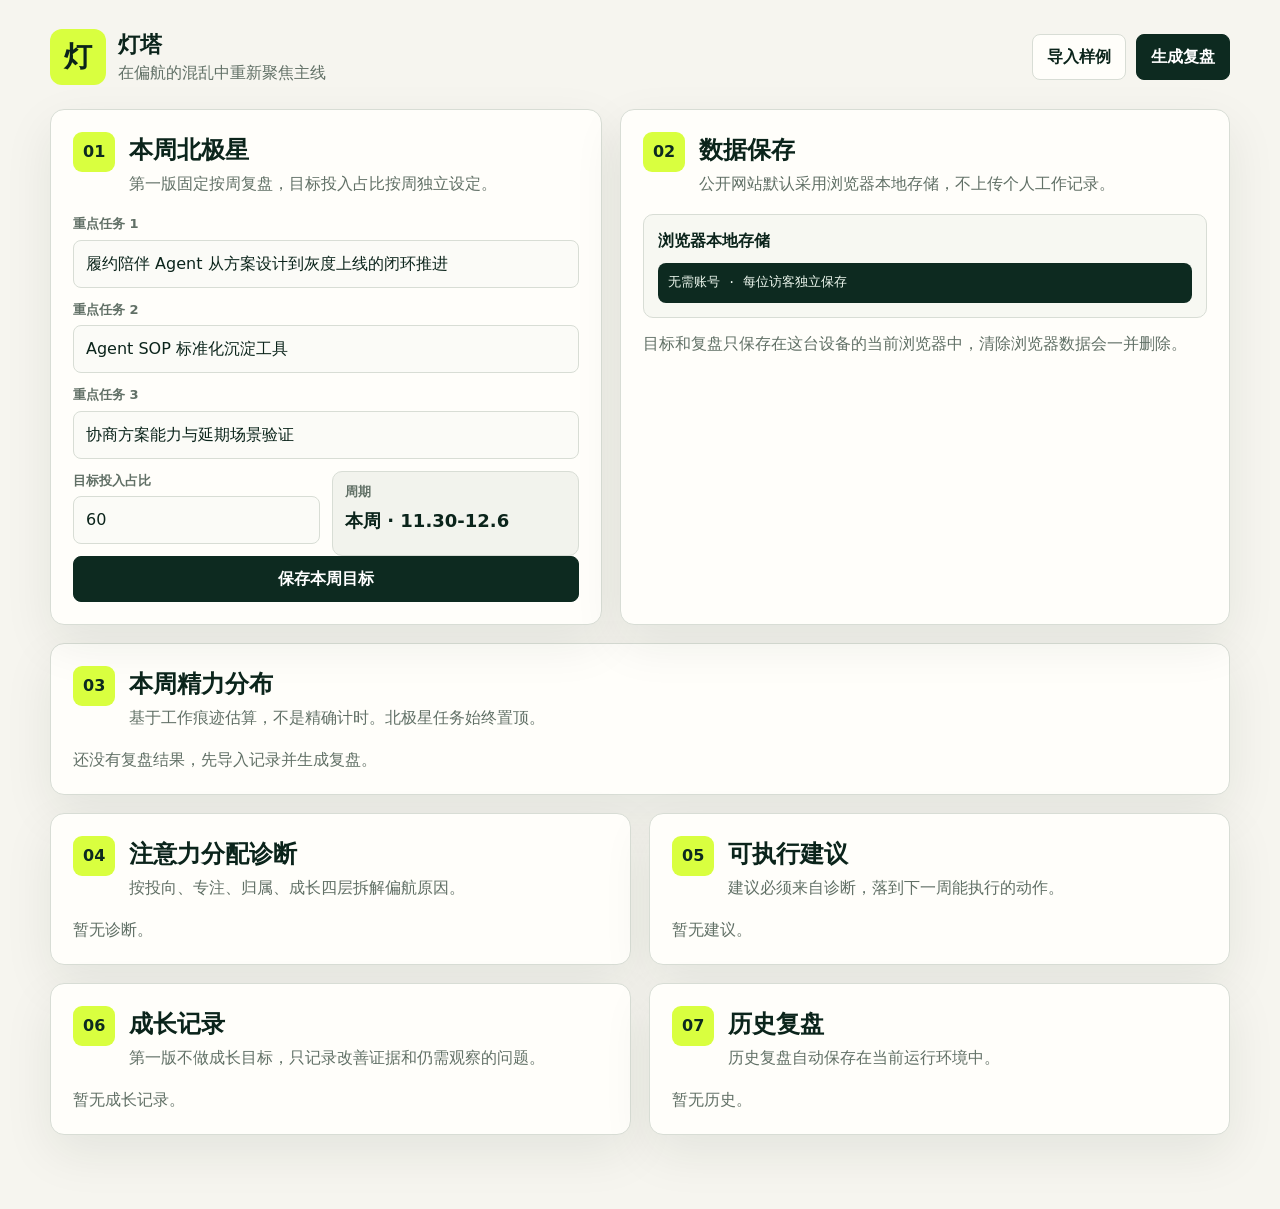
==== index.html @ 4bd3ce0b "Deploy static attention review site" ====
<!doctype html>
<html lang="zh-CN">
  <head>
    <meta charset="utf-8" />
    <meta name="viewport" content="width=device-width, initial-scale=1" />
    <title>灯塔 · 注意力复盘</title>
    <link rel="stylesheet" href="./styles.css" />
  </head>
  <body>
    <main class="shell">
      <header class="topbar">
        <div class="brand">
          <span class="brand-mark" aria-hidden="true">灯</span>
          <div>
            <strong>灯塔</strong>
            <em>在偏航的混乱中重新聚焦主线</em>
          </div>
        </div>
        <div class="top-actions">
          <button id="loadSample" type="button">导入样例</button>
          <button id="runAnalyze" class="primary" type="button">生成复盘</button>
        </div>
      </header>

      <section class="grid hero-grid">
        <form class="panel goal-panel" id="goalForm">
          <div class="section-title">
            <span>01</span>
            <div>
              <h1>本周北极星</h1>
              <p>第一版固定按周复盘，目标投入占比按周独立设定。</p>
            </div>
          </div>

          <label>
            <span>重点任务 1</span>
            <input id="goal1" name="goal1" required />
          </label>
          <label>
            <span>重点任务 2</span>
            <input id="goal2" name="goal2" />
          </label>
          <label>
            <span>重点任务 3</span>
            <input id="goal3" name="goal3" />
          </label>
          <div class="goal-row">
            <label>
              <span>目标投入占比</span>
              <input id="targetFocus" name="targetFocus" type="number" min="30" max="90" step="5" />
            </label>
            <div class="period-card">
              <span>周期</span>
              <strong id="periodLabel">本周</strong>
            </div>
          </div>
          <button class="primary wide" type="submit">保存本周目标</button>
        </form>

        <section class="panel connector-panel" aria-labelledby="connectorTitle">
          <div class="section-title">
            <span>02</span>
            <div>
              <h2 id="connectorTitle">数据保存</h2>
              <p>公开网站默认采用浏览器本地存储，不上传个人工作记录。</p>
            </div>
          </div>
          <div class="connector-list">
            <article>
              <strong id="dataModeTitle">正在检测运行模式...</strong>
              <code id="dataModeDetail">请稍候</code>
            </article>
          </div>
          <p class="hint" id="dataModeHint">网站会自动选择合适的数据保存方式。</p>
        </section>
      </section>

      <section class="panel review-panel">
        <div class="section-title">
          <span>03</span>
          <div>
            <h2>本周精力分布</h2>
            <p>基于工作痕迹估算，不是精确计时。北极星任务始终置顶。</p>
          </div>
        </div>
        <div id="allocationList" class="allocation-list empty-state">还没有复盘结果，先导入记录并生成复盘。</div>
      </section>

      <section class="grid">
        <section class="panel diagnosis-panel" aria-labelledby="diagnosisTitle">
          <div class="section-title">
            <span>04</span>
            <div>
              <h2 id="diagnosisTitle">注意力分配诊断</h2>
              <p>按投向、专注、归属、成长四层拆解偏航原因。</p>
            </div>
          </div>
          <div id="diagnosisList" class="card-list empty-state">暂无诊断。</div>
        </section>

        <section class="panel recommendations-panel" aria-labelledby="recommendationsTitle">
          <div class="section-title">
            <span>05</span>
            <div>
              <h2 id="recommendationsTitle">可执行建议</h2>
              <p>建议必须来自诊断，落到下一周能执行的动作。</p>
            </div>
          </div>
          <div id="recommendationList" class="card-list empty-state">暂无建议。</div>
        </section>
      </section>

      <section class="grid">
        <section class="panel growth-panel" aria-labelledby="growthTitle">
          <div class="section-title">
            <span>06</span>
            <div>
              <h2 id="growthTitle">成长记录</h2>
              <p>第一版不做成长目标，只记录改善证据和仍需观察的问题。</p>
            </div>
          </div>
          <div id="growthList" class="card-list empty-state">暂无成长记录。</div>
        </section>

        <section class="panel history-panel" aria-labelledby="historyTitle">
          <div class="section-title">
            <span>07</span>
            <div>
              <h2 id="historyTitle">历史复盘</h2>
              <p>历史复盘自动保存在当前运行环境中。</p>
            </div>
          </div>
          <div id="historyList" class="history-list empty-state">暂无历史。</div>
        </section>
      </section>
    </main>

    <template id="allocationTemplate">
      <article class="allocation-row">
        <div class="allocation-main">
          <span class="tag"></span>
          <div>
            <strong></strong>
            <p></p>
          </div>
        </div>
        <div class="bar-wrap">
          <i><b></b></i>
          <em></em>
        </div>
      </article>
    </template>

    <script type="module" src="./app.js"></script>
  </body>
</html>
---- styles.css ----
:root {
  --bg: #f6f5ef;
  --ink: #0b241b;
  --muted: #617066;
  --line: #d8ddd5;
  --panel: #fffefa;
  --green: #0d2a20;
  --lime: #d9ff3f;
  --blue: #4d68ff;
  --soft-blue: #e8ecff;
  --yellow: #ffd84d;
  --shadow: 0 18px 50px rgba(14, 32, 24, 0.08);
}

* {
  box-sizing: border-box;
}

body {
  margin: 0;
  background: var(--bg);
  color: var(--ink);
  font-family:
    Inter, ui-sans-serif, system-ui, -apple-system, BlinkMacSystemFont, "PingFang SC", "Microsoft YaHei", sans-serif;
  line-height: 1.5;
}

button,
input {
  font: inherit;
}

button {
  border: 1px solid var(--line);
  border-radius: 8px;
  background: var(--panel);
  color: var(--ink);
  cursor: pointer;
  font-weight: 700;
  padding: 10px 14px;
}

button:hover {
  border-color: var(--green);
}

.primary {
  background: var(--green);
  border-color: var(--green);
  color: white;
}

.wide {
  width: 100%;
}

.shell {
  width: min(1180px, calc(100vw - 32px));
  margin: 0 auto;
  padding: 28px 0 56px;
}

.topbar {
  align-items: center;
  display: flex;
  justify-content: space-between;
  gap: 20px;
  margin-bottom: 24px;
}

.brand {
  align-items: center;
  display: flex;
  gap: 12px;
}

.brand-mark {
  align-items: center;
  background: var(--lime);
  border-radius: 12px;
  display: inline-flex;
  font-size: 28px;
  font-weight: 900;
  height: 56px;
  justify-content: center;
  width: 56px;
}

.brand strong,
.brand em {
  display: block;
}

.brand strong {
  font-size: 22px;
}

.brand em {
  color: var(--muted);
  font-style: normal;
}

.top-actions {
  display: flex;
  gap: 10px;
}

.grid {
  display: grid;
  gap: 18px;
  grid-template-columns: minmax(0, 1fr) minmax(0, 1fr);
  margin-bottom: 18px;
}

.hero-grid {
  grid-template-columns: minmax(420px, 0.95fr) minmax(0, 1.05fr);
}

.panel {
  background: var(--panel);
  border: 1px solid var(--line);
  border-radius: 14px;
  box-shadow: var(--shadow);
  padding: 22px;
}

.section-title {
  align-items: flex-start;
  display: flex;
  gap: 14px;
  margin-bottom: 18px;
}

.section-title > span {
  background: var(--lime);
  border-radius: 9px;
  color: var(--green);
  display: inline-flex;
  flex: 0 0 auto;
  font-weight: 900;
  justify-content: center;
  padding: 8px 10px;
}

h1,
h2,
h3,
p {
  margin: 0;
}

h1,
h2 {
  font-size: 24px;
  letter-spacing: 0;
}

.section-title p {
  color: var(--muted);
  margin-top: 4px;
}

label {
  display: block;
  margin-bottom: 12px;
}

label span,
.period-card span {
  color: var(--muted);
  display: block;
  font-size: 13px;
  font-weight: 800;
  margin-bottom: 6px;
}

input {
  background: #fbfbf7;
  border: 1px solid var(--line);
  border-radius: 8px;
  color: var(--ink);
  outline: none;
  padding: 11px 12px;
  width: 100%;
}

input:focus {
  border-color: var(--blue);
  box-shadow: 0 0 0 3px rgba(77, 104, 255, 0.14);
}

.goal-row {
  display: grid;
  gap: 12px;
  grid-template-columns: 1fr 1fr;
}

.period-card {
  background: #f2f3ed;
  border: 1px solid var(--line);
  border-radius: 10px;
  padding: 10px 12px;
}

.period-card strong {
  display: block;
  font-size: 18px;
}

.connector-list {
  display: grid;
  gap: 12px;
}

.connector-list article {
  background: #f7f8f2;
  border: 1px solid var(--line);
  border-radius: 10px;
  padding: 14px;
}

.connector-list strong,
.connector-list code {
  display: block;
}

.connector-list code {
  background: var(--green);
  border-radius: 8px;
  color: #eef8ef;
  margin-top: 10px;
  overflow-x: auto;
  padding: 10px;
  white-space: nowrap;
}

.hint {
  color: var(--muted);
  margin-top: 14px;
}

.review-panel {
  margin-bottom: 18px;
}

.allocation-list {
  display: grid;
  gap: 12px;
}

.allocation-row {
  align-items: center;
  border: 1px solid var(--line);
  border-radius: 12px;
  display: grid;
  gap: 18px;
  grid-template-columns: minmax(0, 1.4fr) minmax(240px, 0.6fr);
  padding: 16px;
}

.allocation-row.northstar {
  background: #10271d;
  border-color: #10271d;
  color: white;
}

.allocation-row.northstar p {
  color: #c9d7cf;
}

.allocation-main {
  align-items: flex-start;
  display: flex;
  gap: 12px;
}

.tag {
  background: var(--soft-blue);
  border-radius: 6px;
  color: var(--green);
  flex: 0 0 auto;
  font-weight: 900;
  padding: 6px 8px;
}

.northstar .tag {
  background: var(--lime);
}

.allocation-main p,
.card-list p {
  color: var(--muted);
  margin-top: 4px;
}

.bar-wrap {
  align-items: center;
  display: flex;
  gap: 12px;
}

.bar-wrap i {
  background: #e2e5dd;
  border-radius: 999px;
  display: block;
  height: 10px;
  overflow: hidden;
  width: 100%;
}

.bar-wrap b {
  background: var(--blue);
  display: block;
  height: 100%;
}

.northstar .bar-wrap b {
  background: var(--lime);
}

.bar-wrap em {
  font-style: normal;
  font-weight: 900;
  min-width: 46px;
  text-align: right;
}

.card-list {
  display: grid;
  gap: 12px;
}

.info-card {
  border: 1px solid var(--line);
  border-radius: 12px;
  padding: 14px;
}

.info-card header {
  align-items: center;
  display: flex;
  gap: 10px;
  margin-bottom: 8px;
}

.info-card header span {
  background: var(--soft-blue);
  border-radius: 6px;
  font-size: 13px;
  font-weight: 900;
  padding: 5px 8px;
}

.info-card ul {
  margin: 10px 0 0;
  padding-left: 18px;
}

.info-card li + li {
  margin-top: 6px;
}

.history-list {
  display: grid;
  gap: 12px;
}

.history-item {
  border: 1px solid var(--line);
  border-radius: 12px;
  padding: 14px;
}

.history-item small {
  color: var(--muted);
  display: block;
  margin-top: 6px;
}

.empty-state {
  color: var(--muted);
}

.toast {
  background: var(--green);
  border-radius: 999px;
  bottom: 22px;
  color: white;
  font-weight: 800;
  left: 50%;
  padding: 10px 16px;
  position: fixed;
  transform: translateX(-50%);
  z-index: 10;
}

@media (max-width: 860px) {
  .shell {
    width: min(100% - 20px, 680px);
    padding-top: 16px;
  }

  .topbar,
  .grid,
  .hero-grid,
  .allocation-row,
  .goal-row {
    grid-template-columns: 1fr;
  }

  .topbar {
    align-items: flex-start;
    display: grid;
  }

  .top-actions {
    width: 100%;
  }

  .top-actions button {
    flex: 1;
  }
}
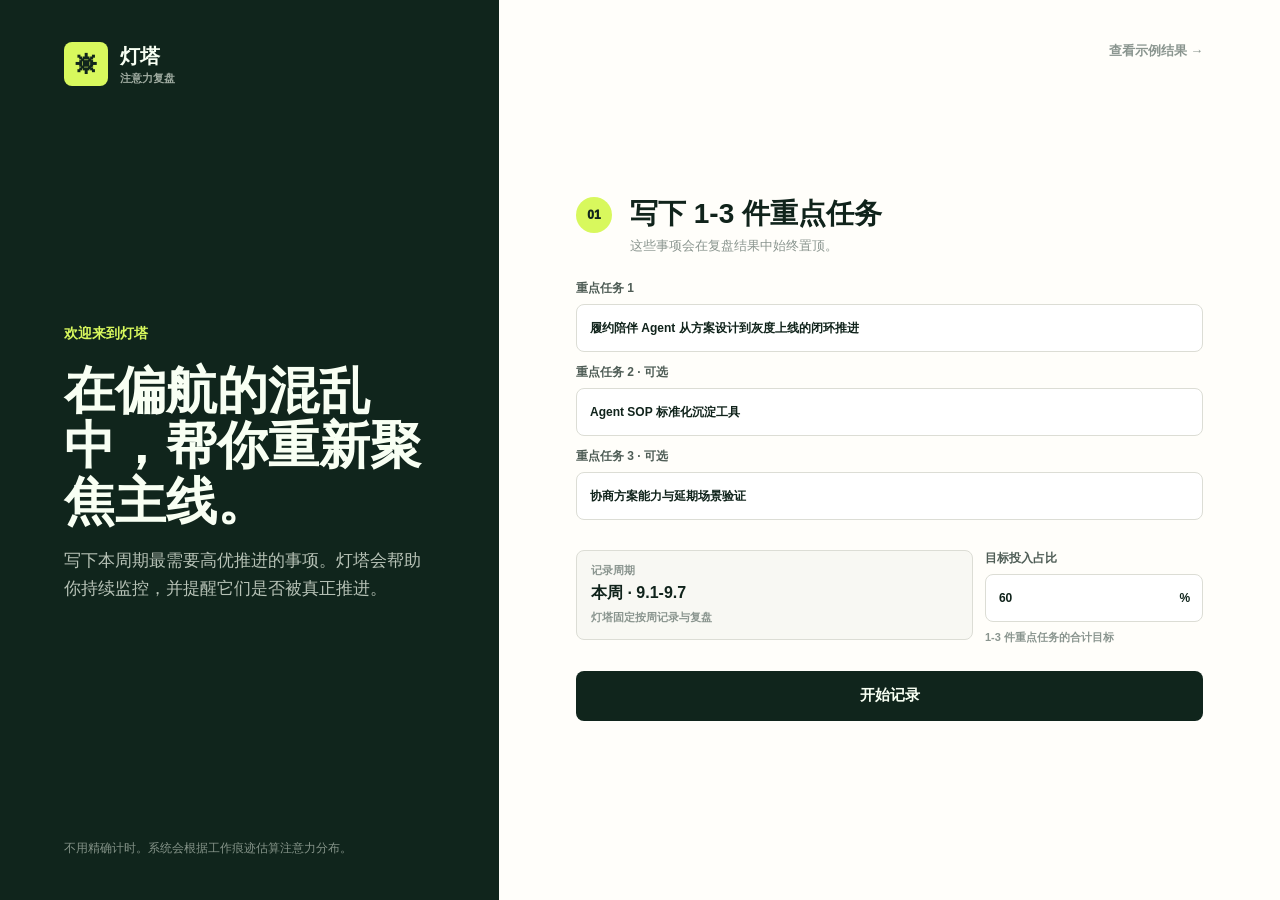
==== commit a7bfb127: "Deploy full Lighthouse prototype" ====
--- a/index.html
+++ b/index.html
@@ -7,150 +7,439 @@
     <link rel="stylesheet" href="./styles.css" />
   </head>
   <body>
-    <main class="shell">
-      <header class="topbar">
-        <div class="brand">
-          <span class="brand-mark" aria-hidden="true">灯</span>
-          <div>
+    <section class="onboarding-screen" id="onboardingScreen" aria-labelledby="onboardingTitle">
+      <div class="onboarding-intro">
+        <a class="onboarding-brand" href="./index.html" aria-label="灯塔首页">
+          <span class="brand-mark" aria-hidden="true">⛯</span>
+          <span class="onboarding-brand-copy">
             <strong>灯塔</strong>
-            <em>在偏航的混乱中重新聚焦主线</em>
-          </div>
+            <em>注意力复盘</em>
+          </span>
+        </a>
+        <div class="onboarding-message">
+          <p class="kicker">欢迎来到灯塔</p>
+          <h1 id="onboardingTitle">在偏航的混乱中，帮你重新聚焦主线。</h1>
+          <p>写下本周期最需要高优推进的事项。灯塔会帮助你持续监控，并提醒它们是否被真正推进。</p>
         </div>
-        <div class="top-actions">
-          <button id="loadSample" type="button">导入样例</button>
-          <button id="runAnalyze" class="primary" type="button">生成复盘</button>
-        </div>
-      </header>
-
-      <section class="grid hero-grid">
-        <form class="panel goal-panel" id="goalForm">
-          <div class="section-title">
+        <p class="onboarding-note">不用精确计时。系统会根据工作痕迹估算注意力分布。</p>
+      </div>
+
+      <div class="onboarding-setup">
+        <button class="onboarding-skip" id="skipOnboarding" type="button">查看示例结果 →</button>
+        <form class="setup-form" id="lighthouseSetupForm">
+          <div class="setup-heading">
             <span>01</span>
             <div>
-              <h1>本周北极星</h1>
-              <p>第一版固定按周复盘，目标投入占比按周独立设定。</p>
+              <h2>写下 1-3 件重点任务</h2>
+              <p>这些事项会在复盘结果中始终置顶。</p>
             </div>
           </div>
 
-          <label>
-            <span>重点任务 1</span>
-            <input id="goal1" name="goal1" required />
-          </label>
-          <label>
-            <span>重点任务 2</span>
-            <input id="goal2" name="goal2" />
-          </label>
-          <label>
-            <span>重点任务 3</span>
-            <input id="goal3" name="goal3" />
-          </label>
-          <div class="goal-row">
+          <div class="setup-task-list">
             <label>
+              <span>重点任务 1</span>
+              <input id="goalInput" type="text" value="履约陪伴 Agent 从方案设计到灰度上线的闭环推进" required />
+            </label>
+            <label>
+              <span>重点任务 2 · 可选</span>
+              <input id="goalInput2" type="text" value="Agent SOP 标准化沉淀工具" />
+            </label>
+            <label>
+              <span>重点任务 3 · 可选</span>
+              <input id="goalInput3" type="text" value="协商方案能力与延期场景验证" />
+            </label>
+          </div>
+
+          <div class="setup-row">
+            <div class="setup-week">
+              <span>记录周期</span>
+              <strong>本周 · 9.1-9.7</strong>
+              <small>灯塔固定按周记录与复盘</small>
+            </div>
+            <label class="setup-target-field">
               <span>目标投入占比</span>
-              <input id="targetFocus" name="targetFocus" type="number" min="30" max="90" step="5" />
+              <span class="setup-percent-input">
+                <input id="targetFocus" type="number" min="30" max="90" step="5" value="60" aria-describedby="setupTargetHelp" />
+                <b aria-hidden="true">%</b>
+              </span>
+              <small id="setupTargetHelp">1-3 件重点任务的合计目标</small>
             </label>
-            <div class="period-card">
-              <span>周期</span>
-              <strong id="periodLabel">本周</strong>
-            </div>
           </div>
-          <button class="primary wide" type="submit">保存本周目标</button>
+
+          <button class="setup-submit" type="submit">开始记录</button>
         </form>
-
-        <section class="panel connector-panel" aria-labelledby="connectorTitle">
-          <div class="section-title">
-            <span>02</span>
+      </div>
+    </section>
+
+    <main class="app-shell" id="dashboardView" aria-label="灯塔注意力复盘产品网页" hidden>
+      <section class="workspace" aria-label="灯塔工作台">
+        <header class="topbar">
+          <div class="topbar-left">
+            <a class="brand-block" href="./index.html" aria-label="灯塔首页">
+              <span class="brand-mark" aria-hidden="true">⛯</span>
+              <span>
+                <strong>灯塔</strong>
+                <em>注意力复盘</em>
+              </span>
+            </a>
+            <button
+              class="history-trigger"
+              id="openHistory"
+              type="button"
+              aria-controls="historyDrawer"
+              aria-expanded="false"
+            >
+              <span aria-hidden="true">◷</span>
+              历史复盘
+            </button>
+          </div>
+          <nav class="top-links" aria-label="页面切换">
+            <a href="./presentation.html">陈述页</a>
+            <a href="./robot.html">机器人 mock</a>
+          </nav>
+        </header>
+
+        <button class="history-backdrop" id="historyBackdrop" type="button" aria-label="关闭历史复盘" hidden></button>
+        <aside class="history-drawer" id="historyDrawer" aria-labelledby="historyTitle" aria-hidden="true">
+          <header class="history-drawer-header">
             <div>
-              <h2 id="connectorTitle">数据保存</h2>
-              <p>公开网站默认采用浏览器本地存储，不上传个人工作记录。</p>
-            </div>
-          </div>
-          <div class="connector-list">
-            <article>
-              <strong id="dataModeTitle">正在检测运行模式...</strong>
-              <code id="dataModeDetail">请稍候</code>
-            </article>
-          </div>
-          <p class="hint" id="dataModeHint">网站会自动选择合适的数据保存方式。</p>
-        </section>
-      </section>
-
-      <section class="panel review-panel">
-        <div class="section-title">
-          <span>03</span>
-          <div>
-            <h2>本周精力分布</h2>
-            <p>基于工作痕迹估算，不是精确计时。北极星任务始终置顶。</p>
-          </div>
+              <p class="section-label">历史复盘</p>
+              <h2 id="historyTitle">每一周，主线占了多少？</h2>
+            </div>
+            <button class="drawer-icon-button" id="closeHistory" type="button" aria-label="关闭历史复盘">×</button>
+          </header>
+
+          <section class="history-directory" id="historyDirectory" aria-label="历史周期目录">
+            <div class="history-directory-meta">
+              <span>按周查看</span>
+              <small>目标投入每周独立设定</small>
+            </div>
+            <div class="history-week-list">
+              <button class="history-week active incomplete" type="button" data-history-week="current">
+                <span class="history-week-heading"><strong>本周 · 9.1-9.7</strong><em id="historyCurrentMeta">3 个重点任务 · 目标 60%</em></span>
+                <span class="history-progress"><i><b style="width: 40%"></b></i><strong>40%</strong></span>
+                <small id="historyCurrentGap">距目标 20%</small>
+              </button>
+              <button class="history-week incomplete" type="button" data-history-week="w9">
+                <span class="history-week-heading"><strong>8.25-8.31</strong><em>3 个重点任务 · 目标 55%</em></span>
+                <span class="history-progress"><i><b style="width: 48%"></b></i><strong>48%</strong></span>
+                <small>距目标 7%</small>
+              </button>
+              <button class="history-week incomplete" type="button" data-history-week="w8">
+                <span class="history-week-heading"><strong>8.18-8.24</strong><em>2 个重点任务 · 目标 50%</em></span>
+                <span class="history-progress"><i><b style="width: 41%"></b></i><strong>41%</strong></span>
+                <small>距目标 9%</small>
+              </button>
+              <button class="history-week incomplete" type="button" data-history-week="w7">
+                <span class="history-week-heading"><strong>8.11-8.17</strong><em>3 个重点任务 · 目标 60%</em></span>
+                <span class="history-progress"><i><b style="width: 34%"></b></i><strong>34%</strong></span>
+                <small>距目标 26%</small>
+              </button>
+              <button class="history-week completed" type="button" data-history-week="w6">
+                <span class="history-week-heading"><strong>8.4-8.10</strong><em>2 个重点任务 · 目标 60%</em></span>
+                <span class="history-progress"><i><b style="width: 64%"></b></i><strong>64%</strong></span>
+                <small>超过目标 4%</small>
+              </button>
+            </div>
+          </section>
+
+          <section class="history-detail" id="historyDetail" aria-label="周期复盘详情" hidden>
+            <button class="history-back-button" id="historyBack" type="button">← 返回周期目录</button>
+            <div class="history-detail-heading">
+              <div>
+                <p class="section-label" id="historyDetailPeriod">本周 · 9.1-9.7</p>
+                <h3 id="historyDetailConclusion">重点任务投入 40%，距目标还差 20%。</h3>
+              </div>
+              <div class="history-detail-score">
+                <strong id="historyDetailPercent">40%</strong>
+                <small id="historyDetailTarget">目标 60%</small>
+              </div>
+            </div>
+
+            <section class="history-detail-section" aria-labelledby="historyTasksTitle">
+              <h4 id="historyTasksTitle">当周重点任务</h4>
+              <ol id="historyTaskList"></ol>
+            </section>
+
+            <section class="history-detail-section" aria-labelledby="historyDailyTitle">
+              <h4 id="historyDailyTitle">每天的投入与任务量</h4>
+              <div class="history-daily-table" id="historyDailyTable"></div>
+            </section>
+
+            <section class="history-detail-section history-summary" aria-labelledby="historySummaryTitle">
+              <h4 id="historySummaryTitle">周总结</h4>
+              <p id="historySummary"></p>
+            </section>
+
+            <section class="history-detail-section history-review" aria-labelledby="historyReviewTitle">
+              <h4 id="historyReviewTitle">复盘记录</h4>
+              <p id="historyReview"></p>
+            </section>
+          </section>
+        </aside>
+
+        <div class="tab-bar" role="tablist" aria-label="灯塔内容">
+          <button class="tab-button active" type="button" role="tab" aria-selected="true" aria-controls="todayPanel" data-tab="today">
+            今日事情
+          </button>
+          <button class="tab-button" type="button" role="tab" aria-selected="false" aria-controls="growthPanel" data-tab="growth">
+            成长
+          </button>
         </div>
-        <div id="allocationList" class="allocation-list empty-state">还没有复盘结果，先导入记录并生成复盘。</div>
-      </section>
-
-      <section class="grid">
-        <section class="panel diagnosis-panel" aria-labelledby="diagnosisTitle">
-          <div class="section-title">
-            <span>04</span>
-            <div>
-              <h2 id="diagnosisTitle">注意力分配诊断</h2>
-              <p>按投向、专注、归属、成长四层拆解偏航原因。</p>
-            </div>
-          </div>
-          <div id="diagnosisList" class="card-list empty-state">暂无诊断。</div>
-        </section>
-
-        <section class="panel recommendations-panel" aria-labelledby="recommendationsTitle">
-          <div class="section-title">
-            <span>05</span>
-            <div>
-              <h2 id="recommendationsTitle">可执行建议</h2>
-              <p>建议必须来自诊断，落到下一周能执行的动作。</p>
-            </div>
-          </div>
-          <div id="recommendationList" class="card-list empty-state">暂无建议。</div>
-        </section>
-      </section>
-
-      <section class="grid">
-        <section class="panel growth-panel" aria-labelledby="growthTitle">
-          <div class="section-title">
-            <span>06</span>
-            <div>
-              <h2 id="growthTitle">成长记录</h2>
-              <p>第一版不做成长目标，只记录改善证据和仍需观察的问题。</p>
-            </div>
-          </div>
-          <div id="growthList" class="card-list empty-state">暂无成长记录。</div>
-        </section>
-
-        <section class="panel history-panel" aria-labelledby="historyTitle">
-          <div class="section-title">
-            <span>07</span>
-            <div>
-              <h2 id="historyTitle">历史复盘</h2>
-              <p>历史复盘自动保存在当前运行环境中。</p>
-            </div>
-          </div>
-          <div id="historyList" class="history-list empty-state">暂无历史。</div>
+
+        <section class="control-tabs" aria-label="灯塔平台">
+          <section class="tab-panel active" id="todayPanel" role="tabpanel" aria-label="今日事情">
+            <section class="current-plan" id="goalSetup" aria-label="本周置顶任务">
+              <div class="current-plan-heading">
+                <h2 id="currentPeriodLabel">9月1日 - 9月7日的高优任务</h2>
+                <p class="current-plan-target">目标投入 <strong id="currentTargetLabel">60%</strong></p>
+              </div>
+              <div class="current-plan-tasks">
+                <p><span>3 个置顶任务</span></p>
+                <ol class="current-plan-list">
+                  <li id="goalTitle">履约陪伴 Agent 从方案设计到灰度上线的闭环推进</li>
+                  <li id="goalTitle2">Agent SOP 标准化沉淀工具</li>
+                  <li id="goalTitle3">协商方案能力与延期场景验证</li>
+                </ol>
+              </div>
+              <div class="current-plan-actions">
+                <button id="editSetup" type="button">任务更改</button>
+              </div>
+            </section>
+
+            <section class="allocation-stage" aria-label="时间精力分布">
+              <div class="allocation-header">
+                <div class="numbered-section-title">
+                  <span>01</span>
+                  <h2>本阶段精力分布</h2>
+                </div>
+                <p class="formula-note">
+                  公式：f(日程/会议时长、文档编辑活跃度、企微主动消息、AI 对话轮次与 token、待办完成)；这是估算，不做精确计时。
+                </p>
+              </div>
+
+              <div class="allocation-layout" id="reviewResults">
+                <div class="allocation-list" role="list" aria-label="按比重排序的任务类型">
+                  <article class="allocation-row active is-pinned" role="listitem">
+                    <span class="rank is-pinned">置顶</span>
+                    <div class="allocation-copy">
+                      <strong>重点任务：履约陪伴 Agent 主线</strong>
+                      <em>方案设计、工作流编排、工程对齐、灰度上线与问题排查</em>
+                      <i class="bar"><b style="width: 40%"></b></i>
+                    </div>
+                    <span class="percent">40%</span>
+                  </article>
+
+                  <article class="allocation-row" role="listitem">
+                    <span class="rank">02</span>
+                    <div class="allocation-copy">
+                      <strong>协商方案能力与延期场景</strong>
+                      <em>延期能力提需、多方案通知卡片、资格校验规则、金额调整场景</em>
+                      <i class="bar"><b style="width: 18%"></b></i>
+                    </div>
+                    <span class="percent">18%</span>
+                  </article>
+
+                  <article class="allocation-row" role="listitem">
+                    <span class="rank">03</span>
+                    <div class="allocation-copy">
+                      <strong>Agent SOP 标准化与效率 skill</strong>
+                      <em>自然语言生成流程图、可编辑校验、版本溯源、Word 转 HTML</em>
+                      <i class="bar"><b style="width: 16%"></b></i>
+                    </div>
+                    <span class="percent">16%</span>
+                  </article>
+
+                  <article class="allocation-row" role="listitem">
+                    <span class="rank">04</span>
+                    <div class="allocation-copy">
+                      <strong>线上 case 回流与 L2/L3 评测</strong>
+                      <em>好坏 case 出口、bad case 修复、评测分层、红线规则沉淀</em>
+                      <i class="bar"><b style="width: 12%"></b></i>
+                    </div>
+                    <span class="percent">12%</span>
+                  </article>
+
+                  <article class="allocation-row" role="listitem">
+                    <span class="rank">05</span>
+                    <div class="allocation-copy">
+                      <strong>IVR 语音提醒与多渠道触达</strong>
+                      <em>到期提醒、外呼合作、字段队列映射、关怀口吻话术</em>
+                      <i class="bar"><b style="width: 8%"></b></i>
+                    </div>
+                    <span class="percent">8%</span>
+                  </article>
+
+                  <article class="allocation-row" role="listitem">
+                    <span class="rank">06</span>
+                    <div class="allocation-copy">
+                      <strong>汇报材料与跨团队对齐</strong>
+                      <em>项目汇报、设计提需、研发联调、客服与模型侧对齐</em>
+                      <i class="bar"><b style="width: 6%"></b></i>
+                    </div>
+                    <span class="percent">6%</span>
+                  </article>
+                </div>
+              </div>
+            </section>
+
+            <section class="action-plan" aria-label="注意力分配诊断">
+              <div class="section-heading">
+                <div class="numbered-section-title">
+                  <span>02</span>
+                  <h2>注意力分配诊断</h2>
+                </div>
+              </div>
+
+              <section class="diagnosis-section" aria-labelledby="diagnosisPrinciples">
+                <header>
+                  <span>01</span>
+                  <div><h3 id="diagnosisPrinciples">诊断原则</h3><p>四层注意力分析框架</p></div>
+                </header>
+                <div class="principle-cards" aria-label="四层注意力分析框架">
+                  <article>
+                    <span>第一层 · 投向</span>
+                    <h4>重点任务获得了多少投入？</h4>
+                    <p>判断实际投入是否与任务优先级相匹配，识别紧急但不重要事项的过度占用。</p>
+                    <em>理论参照：艾森豪威尔矩阵</em>
+                  </article>
+                  <article>
+                    <span>第二层 · 专注</span>
+                    <h4>高质量时间用在了哪里？</h4>
+                    <p>观察黄金时段是否形成连续推进，判断消息与切换造成的注意力残留。</p>
+                    <em>理论参照：深度工作</em>
+                  </article>
+                  <article>
+                    <span>第三层 · 归属</span>
+                    <h4>这些投入必须由我承担吗？</h4>
+                    <p>区分本人判断、可转交执行与可工具化环节，校准个人责任边界。</p>
+                    <em>理论参照：比较优势与授权原则</em>
+                  </article>
+                  <article>
+                    <span>第四层 · 成长</span>
+                    <h4>同类问题正在减少吗？</h4>
+                    <p>追踪重复劳动和返工是否下降，确认一次校准是否沉淀为稳定方法。</p>
+                    <em>理论参照：刻意练习与学习曲线</em>
+                  </article>
+                </div>
+              </section>
+
+              <section class="diagnosis-section" aria-labelledby="diagnosisProblems">
+                <header>
+                  <span>02</span>
+                  <div><h3 id="diagnosisProblems">存在问题</h3><p>本周识别到四项注意力偏差</p></div>
+                </header>
+                <div class="problem-analysis">
+                  <article><span>投向</span><div><strong>主线投入低于目标</strong><p>履约陪伴 Agent 主线实际投入 40%，比本周目标低 20%；协商方案与 SOP 共占 34%，成为主要分流。</p></div></article>
+                  <article><span>专注</span><div><strong>连续推进窗口被支线穿插</strong><p>case 回流、触达与跨团队对齐共占 26%，且多依赖异步消息，主线推进容易在工作日内被多次切开。</p></div></article>
+                  <article><span>归属</span><div><strong>低判断成本工作仍由本人承接</strong><p>case 初筛、字段核对和材料同步仍占据个人注意力，成功标准与异常兜底尚未和执行工作分离。</p></div></article>
+                  <article><span>成长</span><div><strong>重复支线尚未完全沉淀</strong><p>SOP、协商边界和评测规则已有积累，但还没有形成统一入口，类似问题仍会重复触发沟通与确认。</p></div></article>
+                </div>
+              </section>
+
+              <section class="diagnosis-section" aria-labelledby="diagnosisSolutions">
+                <header>
+                  <span>03</span>
+                  <div><h3 id="diagnosisSolutions">我们的解法</h3><p>基于本周工作痕迹生成的具体调整方案</p></div>
+                </header>
+                <div class="detailed-solutions">
+                  <article>
+                    <header><span>建议一</span><h4>把上午 9:00-11:30 设为主线深度工作块</h4></header>
+                    <p class="solution-reason"><strong>为什么：</strong>本周观察到下午会议和协作对齐更密集，而上午几乎没有固定会议。上午这段没有强制打扰的时间，最适合留给灰度归因、策略判断、关键材料撰写这类需要长期专注的主线任务。</p>
+                    <div class="solution-steps"><strong>操作方案</strong><ul><li>上午关闭协商、case 回流和跨团队群的普通通知，只保留履约陪伴 Agent 主线群。</li><li>9:00 用 10 分钟浏览消息并做标记，不立即展开处理；需要回复的统一移入下午窗口。</li><li>灰度问题归因、策略判断和关键材料撰写固定在这一时段，临时会议不占用该窗口。</li></ul></div>
+                    <p class="solution-outcome">预期变化：先保证主线连续推进，再处理支线，逐步补回 20% 的投入差口。</p>
+                  </article>
+                  <article>
+                    <header><span>建议二</span><h4>为穿插任务建立 16:00-17:00 的固定缓冲区</h4></header>
+                    <p class="solution-reason"><strong>为什么：</strong>协商、IVR 触达、case 与跨团队对齐都必须处理，但多数不要求即时响应；随机出现会不断制造注意力切换。</p>
+                    <div class="solution-steps"><strong>操作方案</strong><ul><li>将延期卡片、外呼合作、字段队列、普通 case 和材料同步统一引导到该时段。</li><li>在协作群明确响应规则：普通事项进入缓冲区，阻塞交付的事项通过 @ 或电话升级。</li><li>同类任务一次批量处理并集中回复，避免全天反复进入同一上下文。</li></ul></div>
+                    <p class="solution-outcome">预期变化：必要支线仍被完成，但主线不再因每条消息重复中断。</p>
+                  </article>
+                  <article>
+                    <header><span>建议三</span><h4>把重复核对工作拆成“首次把关 + 后续转交”</h4></header>
+                    <p class="solution-reason"><strong>为什么：</strong>case 初筛、字段核对、材料整理的判断成本较低，却持续占用个人精力；这些任务已经具备被标准化承接的条件。</p>
+                    <div class="solution-steps"><strong>操作方案</strong><ul><li>本人只负责首次定义成功标准、异常类型和红线规则，形成一页检查清单。</li><li>后续常规核对交给协作者或机器人；只有异常项、边界项和关键策略回到本人。</li><li>将协商边界、SOP 生成模板与 L2/L3 评测规则放进统一入口，每次只补新增边界。</li></ul></div>
+                    <p class="solution-outcome">预期变化：从“每次亲自做”转为“建立机制并处理异常”，减少重复投入和返工。</p>
+                  </article>
+                </div>
+              </section>
+            </section>
+          </section>
+
+          <section class="tab-panel growth-panel" id="growthPanel" role="tabpanel" aria-label="成长" hidden>
+            <section class="growth-trend" aria-labelledby="growthTrendTitle">
+              <header class="growth-section-heading">
+                <div><span>01</span><h2 id="growthTrendTitle">重点任务投入占比曲线</h2></div>
+                <p>从开始使用灯塔至今，实际投入与每周设定标准的关系。</p>
+              </header>
+              <div class="growth-chart-wrap">
+                <div class="growth-chart-legend" aria-label="图例">
+                  <span class="actual">实际占比</span>
+                  <span class="standard">设定标准</span>
+                  <span class="below">低于标准</span>
+                  <span class="above">高于标准</span>
+                </div>
+                <svg class="growth-chart" viewBox="0 0 900 360" role="img" aria-labelledby="growthChartTitle growthChartDesc">
+                  <title id="growthChartTitle">重点任务实际投入与设定标准曲线</title>
+                  <desc id="growthChartDesc">8月4日至9月7日共五周。第一周实际投入高于标准，之后四周低于标准。</desc>
+                  <g class="chart-grid">
+                    <line x1="72" y1="42" x2="850" y2="42"></line>
+                    <line x1="72" y1="102" x2="850" y2="102"></line>
+                    <line x1="72" y1="162" x2="850" y2="162"></line>
+                    <line x1="72" y1="222" x2="850" y2="222"></line>
+                    <line x1="72" y1="282" x2="850" y2="282"></line>
+                  </g>
+                  <g class="chart-y-labels">
+                    <text x="28" y="47">80%</text><text x="28" y="107">60%</text><text x="28" y="167">40%</text><text x="28" y="227">20%</text><text x="40" y="287">0</text>
+                  </g>
+                  <polygon class="chart-area-above" points="78,90 104,102 78,102"></polygon>
+                  <polygon class="chart-area-below" points="104,102 272,180 466,159 660,138 844,162 844,102 660,117 466,132 272,102"></polygon>
+                  <path class="chart-standard-line" d="M78 102 L272 102 L466 132 L660 117 L844 102"></path>
+                  <path class="chart-actual-line" d="M78 90 L272 180 L466 159 L660 138 L844 162"></path>
+                  <g class="chart-standard-dots">
+                    <circle cx="78" cy="102" r="5"></circle><circle cx="272" cy="102" r="5"></circle><circle cx="466" cy="132" r="5"></circle><circle cx="660" cy="117" r="5"></circle><circle cx="844" cy="102" r="5"></circle>
+                  </g>
+                  <g class="chart-actual-dots">
+                    <circle cx="78" cy="90" r="6"></circle><circle cx="272" cy="180" r="6"></circle><circle cx="466" cy="159" r="6"></circle><circle cx="660" cy="138" r="6"></circle><circle cx="844" cy="162" r="6"></circle>
+                  </g>
+                  <g class="chart-values">
+                    <text x="78" y="76">64%</text><text x="272" y="200">34%</text><text x="466" y="179">41%</text><text x="660" y="158">48%</text><text x="844" y="182">40%</text>
+                  </g>
+                  <g class="chart-x-labels">
+                    <text x="78" y="326">8.4-8.10</text><text x="272" y="326">8.11-8.17</text><text x="466" y="326">8.18-8.24</text><text x="660" y="326">8.25-8.31</text><text x="844" y="326">9.1-9.7</text>
+                  </g>
+                </svg>
+              </div>
+            </section>
+
+            <section class="growth-review" aria-labelledby="growthReviewTitle">
+              <header class="growth-section-heading">
+                <div><span>02</span><h2 id="growthReviewTitle">我的评价</h2></div>
+                <p>判断依据：投向、专注、归属、成长。</p>
+              </header>
+              <div class="growth-review-grid">
+                <article class="growth-review-good">
+                  <header><span>做得好的</span><strong>之前发现的缺口，已经出现改善证据</strong></header>
+                  <ul>
+                    <li><b>归属</b><div><strong>重复核对开始转交</strong><p>case 初筛、字段核对已形成检查清单，常规执行逐步交给协作者，个人只处理异常项。</p></div></li>
+                    <li><b>成长</b><div><strong>方法开始沉淀复用</strong><p>协商边界与 Agent SOP 已整理成策略清单和模板，同类问题不再每次从零讨论。</p></div></li>
+                  </ul>
+                </article>
+                <article class="growth-review-bad">
+                  <header><span>做得不好的</span><strong>之前识别的缺口，仍然持续存在</strong></header>
+                  <ul>
+                    <li><b>投向</b><div><strong>重点任务投入仍低于标准</strong><p>本周实际投入 40%，低于设定标准 60%；协商、SOP 与跨团队事项仍在持续分流。</p></div></li>
+                    <li><b>专注</b><div><strong>主线启动变早，但还不稳定</strong><p>上午已经出现主线推进记录，但仍会被群消息切开，尚未形成稳定的连续工作块。</p></div></li>
+                  </ul>
+                  <p class="growth-next-step"><strong>下一轮校准：</strong>工作日上午 9:20 提醒，追踪是否在 10:30 前启动重点任务。</p>
+                </article>
+              </div>
+            </section>
+          </section>
         </section>
       </section>
     </main>
 
-    <template id="allocationTemplate">
-      <article class="allocation-row">
-        <div class="allocation-main">
-          <span class="tag"></span>
-          <div>
-            <strong></strong>
-            <p></p>
-          </div>
-        </div>
-        <div class="bar-wrap">
-          <i><b></b></i>
-          <em></em>
-        </div>
-      </article>
-    </template>
-
-    <script type="module" src="./app.js"></script>
+    <script src="./app.js"></script>
   </body>
 </html>
--- a/styles.css
+++ b/styles.css
@@ -1,423 +1,2203 @@
 :root {
-  --bg: #f6f5ef;
-  --ink: #0b241b;
-  --muted: #617066;
-  --line: #d8ddd5;
-  --panel: #fffefa;
-  --green: #0d2a20;
-  --lime: #d9ff3f;
-  --blue: #4d68ff;
-  --soft-blue: #e8ecff;
-  --yellow: #ffd84d;
-  --shadow: 0 18px 50px rgba(14, 32, 24, 0.08);
+  color-scheme: light;
+  --bg: #f3f3ee;
+  --paper: #fffefa;
+  --panel: #f8f8f3;
+  --ink: #10231b;
+  --text: #4f5d56;
+  --muted: #8a958f;
+  --line: #dcddd5;
+  --deep: #10251c;
+  --deep-2: #183427;
+  --lime: #d8f85d;
+  --mint: #73d9bd;
+  --blue: #486df0;
+  --blue-soft: #e7ebff;
+  --gold: #ffd95b;
+  --pink-soft: #fff1f3;
+  --pink-line: #efcbd1;
+  --green-soft: #edf8f1;
+  --green-line: #bfe1cb;
+  --shadow: 0 22px 60px rgba(28, 35, 31, 0.12);
+  --soft-shadow: 0 8px 24px rgba(28, 35, 31, 0.08);
 }
 
 * {
   box-sizing: border-box;
 }
 
+[hidden] {
+  display: none !important;
+}
+
+html,
 body {
+  width: 100%;
+  min-height: 100%;
   margin: 0;
   background: var(--bg);
   color: var(--ink);
-  font-family:
-    Inter, ui-sans-serif, system-ui, -apple-system, BlinkMacSystemFont, "PingFang SC", "Microsoft YaHei", sans-serif;
-  line-height: 1.5;
+  font-family: -apple-system, BlinkMacSystemFont, "Segoe UI", "PingFang SC", "Hiragino Sans GB", "Microsoft YaHei", sans-serif;
+  letter-spacing: 0;
 }
 
 button,
-input {
+input,
+select,
+a {
   font: inherit;
 }
 
 button {
-  border: 1px solid var(--line);
-  border-radius: 8px;
-  background: var(--panel);
-  color: var(--ink);
-  cursor: pointer;
-  font-weight: 700;
-  padding: 10px 14px;
-}
-
-button:hover {
-  border-color: var(--green);
-}
-
-.primary {
-  background: var(--green);
-  border-color: var(--green);
-  color: white;
-}
-
-.wide {
-  width: 100%;
-}
-
-.shell {
-  width: min(1180px, calc(100vw - 32px));
-  margin: 0 auto;
-  padding: 28px 0 56px;
-}
-
-.topbar {
-  align-items: center;
-  display: flex;
-  justify-content: space-between;
-  gap: 20px;
-  margin-bottom: 24px;
-}
-
-.brand {
-  align-items: center;
-  display: flex;
-  gap: 12px;
-}
-
-.brand-mark {
-  align-items: center;
-  background: var(--lime);
-  border-radius: 12px;
-  display: inline-flex;
-  font-size: 28px;
-  font-weight: 900;
-  height: 56px;
-  justify-content: center;
-  width: 56px;
-}
-
-.brand strong,
-.brand em {
-  display: block;
-}
-
-.brand strong {
-  font-size: 22px;
-}
-
-.brand em {
-  color: var(--muted);
-  font-style: normal;
-}
-
-.top-actions {
-  display: flex;
-  gap: 10px;
-}
-
-.grid {
-  display: grid;
-  gap: 18px;
-  grid-template-columns: minmax(0, 1fr) minmax(0, 1fr);
-  margin-bottom: 18px;
-}
-
-.hero-grid {
-  grid-template-columns: minmax(420px, 0.95fr) minmax(0, 1.05fr);
-}
-
-.panel {
-  background: var(--panel);
-  border: 1px solid var(--line);
-  border-radius: 14px;
-  box-shadow: var(--shadow);
-  padding: 22px;
-}
-
-.section-title {
-  align-items: flex-start;
-  display: flex;
-  gap: 14px;
-  margin-bottom: 18px;
-}
-
-.section-title > span {
-  background: var(--lime);
-  border-radius: 9px;
-  color: var(--green);
-  display: inline-flex;
-  flex: 0 0 auto;
-  font-weight: 900;
-  justify-content: center;
-  padding: 8px 10px;
+  border: 0;
+}
+
+a {
+  color: inherit;
+}
+
+h1,
+h2,
+h3,
+p,
+strong,
+em,
+span,
+a,
+button,
+small {
+  margin-top: 0;
+  overflow-wrap: anywhere;
 }
 
 h1,
 h2,
 h3,
 p {
-  margin: 0;
-}
-
-h1,
+  margin-bottom: 0;
+}
+
+h1 {
+  max-width: 820px;
+  color: var(--ink);
+  font-family: "Songti SC", "STSong", "Noto Serif CJK SC", Georgia, serif;
+  font-size: clamp(36px, 4.4vw, 62px);
+  font-weight: 850;
+  line-height: 1.08;
+}
+
 h2 {
-  font-size: 24px;
-  letter-spacing: 0;
-}
-
-.section-title p {
+  color: var(--ink);
+  font-size: clamp(24px, 2.4vw, 36px);
+  line-height: 1.18;
+}
+
+h3 {
+  color: var(--ink);
+  font-size: 22px;
+  line-height: 1.28;
+}
+
+p,
+small {
+  color: var(--text);
+  font-size: 15px;
+  line-height: 1.62;
+}
+
+.onboarding-screen {
+  min-height: 100vh;
+  display: grid;
+  grid-template-columns: minmax(360px, 0.78fr) minmax(560px, 1.22fr);
+  background: var(--paper);
+}
+
+.onboarding-intro {
+  min-height: 100vh;
+  display: grid;
+  grid-template-rows: auto 1fr auto;
+  gap: 36px;
+  padding: 42px clamp(34px, 5vw, 82px);
+  color: #f8fff3;
+  background: var(--deep);
+}
+
+.onboarding-brand {
+  width: fit-content;
+  display: inline-flex;
+  align-items: center;
+  gap: 12px;
+  color: #f8fff3;
+  text-decoration: none;
+}
+
+.onboarding-brand strong {
+  font-size: 20px;
+}
+
+.onboarding-brand-copy {
+  display: grid;
+  gap: 1px;
+}
+
+.onboarding-brand-copy em {
+  color: rgba(248, 255, 243, 0.62);
+  font-size: 11px;
+  font-style: normal;
+  font-weight: 800;
+}
+
+.onboarding-message {
+  display: grid;
+  align-content: center;
+  gap: 18px;
+}
+
+.onboarding-message .kicker {
+  color: var(--lime);
+}
+
+.onboarding-message h1 {
+  max-width: 680px;
+  color: #f8fff3;
+  font-size: clamp(38px, 4vw, 58px);
+}
+
+.onboarding-message > p:last-child {
+  max-width: 580px;
+  color: rgba(248, 255, 243, 0.72);
+  font-size: 17px;
+}
+
+.onboarding-note {
+  color: rgba(248, 255, 243, 0.5);
+  font-size: 12px;
+}
+
+.onboarding-setup {
+  min-height: 100vh;
+  display: grid;
+  grid-template-rows: auto 1fr;
+  align-items: start;
+  padding: 34px clamp(30px, 6vw, 96px) 50px;
+  background: var(--paper);
+}
+
+.onboarding-skip {
+  justify-self: end;
+  padding: 8px 0;
   color: var(--muted);
-  margin-top: 4px;
-}
-
-label {
-  display: block;
-  margin-bottom: 12px;
-}
-
-label span,
-.period-card span {
+  background: transparent;
+  cursor: pointer;
+  font-size: 13px;
+  font-weight: 850;
+}
+
+.setup-form {
+  width: min(720px, 100%);
+  display: grid;
+  align-self: center;
+  justify-self: center;
+  gap: 24px;
+}
+
+.setup-heading {
+  display: grid;
+  grid-template-columns: 40px 1fr;
+  gap: 14px;
+  align-items: start;
+}
+
+.setup-heading > span {
+  width: 36px;
+  height: 36px;
+  display: inline-grid;
+  place-items: center;
+  border-radius: 50%;
+  color: var(--deep);
+  background: var(--lime);
+  font-size: 12px;
+  font-weight: 950;
+}
+
+.setup-heading > div {
+  display: grid;
+  gap: 5px;
+}
+
+.setup-heading h2 {
+  font-size: 28px;
+}
+
+.setup-heading p {
   color: var(--muted);
-  display: block;
-  font-size: 13px;
-  font-weight: 800;
-  margin-bottom: 6px;
-}
-
-input {
-  background: #fbfbf7;
+  font-size: 13px;
+}
+
+.setup-task-list,
+.setup-row {
+  display: grid;
+  gap: 12px;
+}
+
+.setup-row {
+  grid-template-columns: minmax(0, 1fr) minmax(180px, 0.55fr);
+  align-items: start;
+  padding-top: 6px;
+}
+
+.setup-week {
+  min-height: 76px;
+  display: grid;
+  gap: 5px;
+  align-content: center;
+  padding: 12px 14px;
   border: 1px solid var(--line);
   border-radius: 8px;
-  color: var(--ink);
+  background: var(--panel);
+}
+
+.setup-week span,
+.setup-week small {
+  color: var(--muted);
+  font-size: 11px;
+  font-weight: 850;
+}
+
+.setup-week strong {
+  color: var(--ink);
+  font-size: 16px;
+}
+
+.setup-form label {
+  min-width: 0;
+  display: grid;
+  gap: 7px;
+  color: var(--text);
+  font-size: 12px;
+  font-weight: 900;
+}
+
+.setup-form input,
+.setup-form select {
+  width: 100%;
+  min-width: 0;
+  min-height: 48px;
+  padding: 11px 13px;
+  border: 1px solid var(--line);
+  border-radius: 8px;
+  color: var(--ink);
+  background: #fff;
   outline: none;
-  padding: 11px 12px;
+}
+
+.setup-form input:focus,
+.setup-form select:focus {
+  border-color: var(--deep);
+  box-shadow: 0 0 0 3px rgba(16, 37, 28, 0.08);
+}
+
+.setup-percent-input {
+  position: relative;
+  display: grid;
+}
+
+.setup-percent-input input {
+  padding-right: 38px;
+}
+
+.setup-percent-input b {
+  position: absolute;
+  right: 13px;
+  top: 50%;
+  color: var(--deep);
+  transform: translateY(-50%);
+}
+
+.setup-target-field small {
+  color: var(--muted);
+  font-size: 11px;
+}
+
+.setup-submit {
+  min-height: 50px;
+  border-radius: 8px;
+  color: #f8fff3;
+  background: var(--deep);
+  cursor: pointer;
+  font-size: 15px;
+  font-weight: 950;
+}
+
+.setup-submit:hover {
+  background: var(--deep-2);
+}
+
+.app-shell {
+  min-height: 100vh;
+  padding: 30px;
+  background: linear-gradient(180deg, #f8f7f1 0%, var(--bg) 54%, #eaede7 100%);
+}
+
+.workspace {
+  width: min(1540px, 100%);
+  margin: 0 auto;
+  display: grid;
+  gap: 26px;
+}
+
+.topbar {
+  min-height: 54px;
+  display: flex;
+  align-items: center;
+  justify-content: space-between;
+  gap: 16px;
+}
+
+.topbar-left {
+  display: flex;
+  align-items: center;
+  gap: 22px;
+}
+
+.brand-block {
+  display: inline-flex;
+  align-items: center;
+  gap: 12px;
+  color: var(--ink);
+  text-decoration: none;
+}
+
+.brand-block span:last-child {
+  display: grid;
+  gap: 2px;
+}
+
+.brand-block strong {
+  color: var(--ink);
+  font-size: 18px;
+  font-weight: 950;
+}
+
+.brand-block em {
+  color: var(--muted);
+  font-size: 13px;
+  font-style: normal;
+  font-weight: 850;
+}
+
+.brand-mark {
+  width: 44px;
+  height: 44px;
+  display: inline-grid;
+  place-items: center;
+  border-radius: 8px;
+  color: var(--deep);
+  background: var(--lime);
+  font-family: "Apple Symbols", "Segoe UI Symbol", sans-serif;
+  font-size: 29px;
+  font-weight: 950;
+  box-shadow: 0 0 0 0 rgba(211, 249, 72, 0.46);
+  animation: lighthouse-beacon 2.8s ease-out infinite;
+}
+
+@keyframes lighthouse-beacon {
+  0%,
+  48% {
+    box-shadow: 0 0 0 0 rgba(211, 249, 72, 0.42);
+  }
+
+  72% {
+    box-shadow: 0 0 0 9px rgba(211, 249, 72, 0);
+  }
+
+  100% {
+    box-shadow: 0 0 0 0 rgba(211, 249, 72, 0);
+  }
+}
+
+@media (prefers-reduced-motion: reduce) {
+  .brand-mark {
+    animation: none;
+  }
+}
+
+.top-links {
+  display: flex;
+  flex-wrap: wrap;
+  gap: 8px;
+}
+
+.history-trigger {
+  min-height: 40px;
+  display: inline-flex;
+  align-items: center;
+  gap: 8px;
+  padding: 8px 12px;
+  border: 1px solid var(--line);
+  border-radius: 8px;
+  color: var(--ink);
+  background: rgba(255, 255, 255, 0.68);
+  cursor: pointer;
+  font-size: 14px;
+  font-weight: 900;
+}
+
+.history-trigger span {
+  color: var(--deep);
+  font-size: 19px;
+}
+
+.drawer-open {
+  overflow: hidden;
+}
+
+.history-backdrop {
+  position: fixed;
+  inset: 0;
+  z-index: 80;
   width: 100%;
-}
-
-input:focus {
-  border-color: var(--blue);
-  box-shadow: 0 0 0 3px rgba(77, 104, 255, 0.14);
-}
-
-.goal-row {
+  height: 100%;
+  padding: 0;
+  background: rgba(16, 35, 27, 0.28);
+  cursor: default;
+}
+
+.history-drawer {
+  position: fixed;
+  inset: 0 auto 0 0;
+  z-index: 90;
+  width: min(560px, 100vw);
+  display: grid;
+  grid-template-rows: auto minmax(0, 1fr);
+  overflow: hidden;
+  border-right: 1px solid var(--line);
+  background: var(--paper);
+  box-shadow: 24px 0 70px rgba(16, 35, 27, 0.2);
+  transform: translateX(0);
+  transition: transform 180ms ease;
+}
+
+.history-drawer[aria-hidden="true"] {
+  pointer-events: none;
+  transform: translateX(-102%);
+}
+
+.history-drawer-header {
+  display: flex;
+  align-items: flex-start;
+  justify-content: space-between;
+  gap: 18px;
+  padding: 26px 24px 20px;
+  border-bottom: 1px solid var(--line);
+}
+
+.history-drawer-header > div {
+  display: grid;
+  gap: 7px;
+}
+
+.history-drawer-header h2 {
+  font-size: 28px;
+}
+
+.drawer-icon-button {
+  width: 40px;
+  height: 40px;
+  flex: 0 0 40px;
+  display: inline-grid;
+  place-items: center;
+  border-radius: 50%;
+  color: var(--ink);
+  background: var(--panel);
+  cursor: pointer;
+  font-size: 28px;
+  line-height: 1;
+}
+
+.history-directory,
+.history-detail {
+  min-height: 0;
+  overflow-y: auto;
+  padding: 22px 24px 30px;
+}
+
+.history-directory-meta {
+  display: flex;
+  align-items: center;
+  justify-content: space-between;
+  gap: 16px;
+  margin-bottom: 14px;
+}
+
+.history-directory-meta span,
+.history-directory-meta small {
+  color: var(--muted);
+  font-size: 13px;
+  font-weight: 900;
+}
+
+.history-week-list {
+  display: grid;
+  gap: 10px;
+}
+
+.history-week {
+  width: 100%;
   display: grid;
   gap: 12px;
-  grid-template-columns: 1fr 1fr;
-}
-
-.period-card {
-  background: #f2f3ed;
+  padding: 16px;
   border: 1px solid var(--line);
-  border-radius: 10px;
+  border-radius: 8px;
+  color: var(--ink);
+  background: #fff;
+  cursor: pointer;
+  text-align: left;
+}
+
+.history-week:hover,
+.history-week:focus-visible {
+  border-color: rgba(16, 37, 28, 0.44);
+  background: var(--panel);
+}
+
+.history-week-heading,
+.history-progress {
+  display: flex;
+  align-items: center;
+  justify-content: space-between;
+  gap: 14px;
+}
+
+.history-week-heading strong {
+  font-size: 16px;
+}
+
+.history-week-heading em,
+.history-week small {
+  color: var(--muted);
+  font-size: 12px;
+  font-style: normal;
+  font-weight: 850;
+}
+
+.history-progress i {
+  height: 8px;
+  flex: 1;
+  overflow: hidden;
+  border-radius: 999px;
+  background: #e8ebe5;
+}
+
+.history-progress b {
+  display: block;
+  height: 100%;
+  border-radius: inherit;
+  background: var(--blue);
+}
+
+.history-progress strong {
+  min-width: 44px;
+  font-size: 18px;
+  text-align: right;
+}
+
+.history-week.incomplete {
+  border-color: var(--pink-line);
+  background: var(--pink-soft);
+}
+
+.history-week.incomplete .history-progress i {
+  background: rgba(185, 79, 96, 0.12);
+}
+
+.history-week.incomplete .history-progress b {
+  background: #df8d9a;
+}
+
+.history-week.incomplete > small {
+  color: #ae5362;
+}
+
+.history-week.completed {
+  border-color: var(--green-line);
+  background: var(--green-soft);
+}
+
+.history-week.completed .history-progress i {
+  background: rgba(33, 130, 96, 0.12);
+}
+
+.history-week.completed .history-progress b {
+  background: #69cdaa;
+}
+
+.history-week.completed > small {
+  color: #14735c;
+}
+
+.history-back-button {
+  margin-bottom: 20px;
+  padding: 0;
+  color: var(--text);
+  background: transparent;
+  cursor: pointer;
+  font-size: 13px;
+  font-weight: 900;
+}
+
+.history-detail-heading {
+  display: grid;
+  grid-template-columns: minmax(0, 1fr) auto;
+  gap: 18px;
+  align-items: start;
+  padding-bottom: 22px;
+  border-bottom: 1px solid var(--line);
+}
+
+.history-detail-heading > div {
+  display: grid;
+  gap: 7px;
+}
+
+.history-detail-heading h3 {
+  font-size: 21px;
+}
+
+.history-detail-score {
+  display: grid;
+  gap: 2px;
+  justify-items: end;
+}
+
+.history-detail-score strong {
+  color: var(--blue);
+  font-size: 36px;
+}
+
+.history-detail-score small {
+  color: var(--muted);
+  font-size: 12px;
+  font-weight: 900;
+}
+
+.history-detail-section {
+  display: grid;
+  gap: 12px;
+  padding: 22px 0;
+  border-bottom: 1px solid var(--line);
+}
+
+.history-detail-section h4 {
+  margin: 0;
+  color: var(--ink);
+  font-size: 15px;
+}
+
+.history-detail-section ol {
+  display: grid;
+  gap: 8px;
+  margin: 0;
+  padding-left: 22px;
+}
+
+.history-detail-section li,
+.history-detail-section p {
+  color: var(--text);
+  font-size: 14px;
+  line-height: 1.55;
+}
+
+.history-daily-table {
+  overflow: hidden;
+  border: 1px solid var(--line);
+  border-radius: 8px;
+}
+
+.history-daily-row {
+  min-height: 48px;
+  display: grid;
+  grid-template-columns: 70px minmax(150px, 1fr) 58px;
+  gap: 12px;
+  align-items: center;
+  padding: 8px 12px;
+  border-top: 1px solid var(--line);
+}
+
+.history-daily-row:first-child {
+  border-top: 0;
+}
+
+.history-daily-head {
+  min-height: 38px;
+  color: var(--muted);
+  background: var(--panel);
+  font-size: 12px;
+  font-weight: 900;
+}
+
+.history-daily-row > strong {
+  font-size: 13px;
+}
+
+.history-daily-row > span:nth-child(2) {
+  display: grid;
+  grid-template-columns: 1fr 42px;
+  gap: 8px;
+  align-items: center;
+}
+
+.history-daily-row i {
+  height: 6px;
+  overflow: hidden;
+  border-radius: 999px;
+  background: #e8ebe5;
+}
+
+.history-daily-row b {
+  display: block;
+  height: 100%;
+  border-radius: inherit;
+  background: var(--blue);
+}
+
+.history-daily-row em {
+  color: var(--text);
+  font-size: 12px;
+  font-style: normal;
+  font-weight: 850;
+  text-align: right;
+}
+
+.history-summary p {
+  color: var(--ink);
+  font-weight: 750;
+}
+
+.history-review {
+  margin-top: 18px;
+  padding: 18px;
+  border: 0;
+  border-radius: 8px;
+  background: var(--deep);
+}
+
+.history-review h4 {
+  color: var(--lime);
+}
+
+.history-review p {
+  color: rgba(248, 255, 243, 0.78);
+}
+
+.top-links a,
+.goal-actions button,
+.custom-growth-editor button {
+  min-height: 42px;
+  display: inline-flex;
+  align-items: center;
+  justify-content: center;
+  padding: 10px 16px;
+  border: 1px solid var(--line);
+  border-radius: 8px;
+  color: var(--ink);
+  background: rgba(255, 255, 255, 0.72);
+  box-shadow: 0 1px 0 rgba(16, 35, 27, 0.04);
+  cursor: pointer;
+  font-size: 14px;
+  font-weight: 900;
+  text-decoration: none;
+}
+
+.top-links a:last-child,
+.goal-actions button:first-child,
+.custom-growth-editor button {
+  color: #f8fff3;
+  border-color: transparent;
+  background: var(--deep);
+}
+
+.top-links a:hover,
+.goal-actions button:hover,
+.custom-growth-editor button:hover {
+  transform: translateY(-1px);
+}
+
+.kicker,
+.section-label {
+  margin: 0;
+  color: var(--muted);
+  font-size: 14px;
+  font-weight: 950;
+}
+
+.tab-bar {
+  width: fit-content;
+  display: inline-flex;
+  gap: 6px;
+  padding: 6px;
+  border: 1px solid var(--line);
+  border-radius: 999px;
+  background: rgba(255, 254, 250, 0.86);
+  box-shadow: var(--soft-shadow);
+}
+
+.tab-button {
+  min-height: 42px;
+  padding: 9px 20px;
+  border-radius: 999px;
+  color: var(--muted);
+  background: transparent;
+  cursor: pointer;
+  font-size: 14px;
+  font-weight: 950;
+}
+
+.tab-button.active {
+  color: #f8fff3;
+  background: var(--deep);
+}
+
+.control-tabs {
+  display: grid;
+  gap: 26px;
+}
+
+.tab-panel {
+  display: none;
+  gap: 26px;
+}
+
+.tab-panel.active {
+  display: grid;
+}
+
+.tab-panel[hidden] {
+  display: none;
+}
+
+.goal-check,
+.allocation-stage,
+.action-plan,
+.custom-growth {
+  display: grid;
+  gap: 22px;
+  padding: 28px;
+  border: 1px solid var(--line);
+  border-radius: 24px;
+  background: rgba(255, 254, 250, 0.9);
+  box-shadow: var(--soft-shadow);
+}
+
+.goal-entry-heading {
+  display: grid;
+  gap: 8px;
+}
+
+.goal-entry-heading p:not(.section-label) {
+  max-width: 760px;
+  color: var(--muted);
+  font-size: 14px;
+}
+
+.goal-editor,
+.custom-growth-editor {
+  display: grid;
+  grid-template-columns: repeat(6, minmax(0, 1fr));
+  gap: 12px;
+  align-items: end;
+  padding: 22px;
+  border-radius: 20px;
+  color: #f8fff3;
+  background: var(--deep);
+  box-shadow: var(--shadow);
+}
+
+.goal-editor label,
+.custom-growth-editor label {
+  min-width: 0;
+  display: grid;
+  gap: 8px;
+  color: rgba(248, 255, 243, 0.72);
+  font-size: 13px;
+  font-weight: 850;
+}
+
+.goal-editor input,
+.goal-editor select,
+.custom-growth-editor input,
+.custom-growth-editor select {
+  min-width: 0;
+  min-height: 44px;
   padding: 10px 12px;
-}
-
-.period-card strong {
+  border: 1px solid rgba(255, 255, 255, 0.16);
+  border-radius: 8px;
+  color: #f8fff3;
+  background: rgba(255, 255, 255, 0.08);
+  outline: none;
+}
+
+.goal-editor select option,
+.custom-growth-editor select option {
+  color: var(--ink);
+}
+
+.goal-editor input:focus,
+.goal-editor select:focus,
+.custom-growth-editor input:focus,
+.custom-growth-editor select:focus {
+  border-color: var(--lime);
+}
+
+.target-focus-field {
+  align-self: stretch;
+}
+
+.target-focus-control {
+  position: relative;
+  display: grid;
+}
+
+.target-focus-control input {
+  width: 100%;
+  padding-right: 38px;
+}
+
+.target-focus-control b {
+  position: absolute;
+  right: 12px;
+  top: 50%;
+  color: var(--lime);
+  font-size: 14px;
+  transform: translateY(-50%);
+}
+
+.target-focus-field small {
+  color: rgba(248, 255, 243, 0.54);
+  font-size: 11px;
+  line-height: 1.35;
+}
+
+.current-plan {
+  display: grid;
+  grid-template-columns: minmax(260px, 0.42fr) 1fr auto;
+  gap: 24px;
+  align-items: center;
+  padding: 22px 24px;
+  border: 1px solid var(--line);
+  border-radius: 8px;
+  background: var(--paper);
+  box-shadow: var(--soft-shadow);
+}
+
+.current-plan-heading {
+  display: grid;
+  gap: 9px;
+}
+
+.current-plan-heading h2 {
+  font-size: 22px;
+  line-height: 1.3;
+}
+
+.current-plan-target {
+  color: var(--muted);
+  font-size: 13px;
+  font-weight: 850;
+}
+
+.current-plan-target strong {
+  margin-left: 4px;
+  color: var(--blue);
+  font-size: 16px;
+}
+
+.current-plan-tasks {
+  display: grid;
+  gap: 9px;
+}
+
+.current-plan-tasks > p {
+  display: flex;
+  align-items: center;
+  justify-content: flex-start;
+  gap: 16px;
+  color: var(--muted);
+  font-size: 13px;
+  font-weight: 850;
+}
+
+.current-plan-tasks > p strong {
+  color: var(--ink);
+}
+
+.current-plan-tasks > p b {
+  color: var(--blue);
+}
+
+.current-plan-list {
+  display: grid;
+  gap: 7px;
+  margin: 0;
+  padding-left: 22px;
+  color: var(--ink);
+  font-size: 14px;
+  font-weight: 800;
+  line-height: 1.45;
+}
+
+.current-plan-actions {
+  display: flex;
+}
+
+.current-plan-actions button {
+  min-height: 38px;
+  padding: 8px 12px;
+  border: 1px solid var(--line);
+  border-radius: 8px;
+  color: var(--ink);
+  background: var(--panel);
+  cursor: pointer;
+  font-size: 12px;
+  font-weight: 900;
+}
+
+.current-plan-actions button {
+  color: #f8fff3;
+  border-color: var(--deep);
+  background: var(--deep);
+}
+
+.main-goal-input {
+  grid-column: span 3;
+}
+
+.current-goals {
+  grid-column: span 3;
+  display: grid;
+  grid-template-columns: 92px repeat(3, minmax(0, 1fr));
+  gap: 10px;
+  align-items: stretch;
+  padding: 12px;
+  border: 1px solid rgba(255, 255, 255, 0.12);
+  border-radius: 14px;
+  background: rgba(255, 255, 255, 0.06);
+}
+
+.current-goals span {
+  display: inline-grid;
+  place-items: center;
+  color: var(--lime);
+  font-size: 13px;
+  font-weight: 950;
+}
+
+.current-goals strong {
+  min-height: 46px;
+  display: flex;
+  align-items: center;
+  padding: 10px 12px;
+  border-radius: 8px;
+  color: #f8fff3;
+  background: rgba(255, 255, 255, 0.08);
+  font-size: 14px;
+  line-height: 1.35;
+}
+
+.goal-actions {
+  grid-column: span 1;
+  display: grid;
+  grid-template-columns: 1fr;
+  gap: 10px;
+  align-self: stretch;
+}
+
+.goal-actions button:last-child {
+  color: var(--deep);
+  border-color: transparent;
+  background: var(--gold);
+}
+
+.allocation-header,
+.section-heading {
+  display: flex;
+  align-items: flex-end;
+  justify-content: space-between;
+  gap: 24px;
+}
+
+.formula-note,
+.section-heading > p {
+  max-width: 680px;
+  color: var(--muted);
+  font-size: 13px;
+  text-align: right;
+}
+
+.allocation-summary {
+  display: flex;
+  align-items: center;
+  gap: 14px;
+  padding: 12px 14px;
+  border-left: 3px solid var(--blue);
+  color: var(--text);
+  background: var(--blue-soft);
+}
+
+.allocation-summary strong {
+  flex: 0 0 auto;
+  color: var(--ink);
+  font-size: 13px;
+}
+
+.allocation-summary p {
+  font-size: 14px;
+}
+
+.allocation-summary b {
+  color: var(--blue);
+}
+
+.allocation-layout {
+  display: grid;
+  grid-template-columns: minmax(0, 1fr);
+}
+
+.allocation-list {
+  display: grid;
+  gap: 12px;
+}
+
+.allocation-row {
+  width: 100%;
+  min-height: 104px;
+  display: grid;
+  grid-template-columns: 54px 1fr 82px;
+  gap: 16px;
+  align-items: center;
+  padding: 20px;
+  border: 1px solid var(--line);
+  border-radius: 16px;
+  color: var(--ink);
+  background: #f9f9f5;
+  text-align: left;
+}
+
+.allocation-row.active {
+  color: #f8fff3;
+  border-color: transparent;
+  background: var(--deep);
+}
+
+.rank {
+  display: inline-grid;
+  place-items: center;
+  width: 38px;
+  height: 38px;
+  border-radius: 8px;
+  color: var(--deep);
+  background: var(--gold);
+  font-size: 13px;
+  font-weight: 950;
+}
+
+.rank.is-pinned {
+  width: 48px;
+  background: var(--lime);
+}
+
+.allocation-copy {
+  min-width: 0;
+  display: grid;
+  gap: 8px;
+}
+
+.allocation-copy strong {
+  color: currentColor;
+  font-size: 21px;
+  line-height: 1.25;
+}
+
+.allocation-copy em {
+  color: var(--muted);
+  font-size: 14px;
+  font-style: normal;
+  line-height: 1.45;
+}
+
+.allocation-row.active .allocation-copy em {
+  color: rgba(248, 255, 243, 0.68);
+}
+
+.percent {
+  color: currentColor;
+  font-size: 34px;
+  font-weight: 950;
+  text-align: right;
+}
+
+.allocation-row.active .percent {
+  color: var(--lime);
+}
+
+.bar {
+  width: 100%;
+  height: 12px;
+  overflow: hidden;
+  border-radius: 999px;
+  background: #d9ddd7;
+}
+
+.allocation-row.active .bar {
+  background: rgba(255, 255, 255, 0.18);
+}
+
+.bar b {
   display: block;
+  height: 100%;
+  border-radius: inherit;
+  background: linear-gradient(90deg, var(--mint), var(--gold));
+}
+
+.numbered-section-title {
+  display: flex;
+  align-items: center;
+  gap: 14px;
+}
+
+.numbered-section-title > span {
+  display: inline-grid;
+  place-items: center;
+  width: 42px;
+  height: 42px;
+  border-radius: 8px;
+  color: var(--deep);
+  background: var(--lime);
+  font-size: 13px;
+  font-weight: 950;
+}
+
+.diagnosis-section {
+  display: grid;
+  grid-template-columns: minmax(210px, 0.28fr) 1fr;
+  gap: 28px;
+  padding-top: 22px;
+  border-top: 1px solid var(--line);
+}
+
+.diagnosis-section > header {
+  display: flex;
+  align-items: flex-start;
+  gap: 12px;
+}
+
+.diagnosis-section > header > span,
+.growth-grid article > span {
+  display: inline-grid;
+  place-items: center;
+  width: 38px;
+  height: 38px;
+  border-radius: 8px;
+  color: var(--deep);
+  background: var(--lime);
+  font-size: 13px;
+  font-weight: 950;
+}
+
+.diagnosis-section header div {
+  display: grid;
+  gap: 4px;
+}
+
+.diagnosis-section header h3 {
+  font-size: 20px;
+}
+
+.diagnosis-section header p {
+  color: var(--muted);
+  font-size: 13px;
+}
+
+.principle-cards {
+  display: grid;
+  grid-template-columns: repeat(4, minmax(0, 1fr));
+  overflow: hidden;
+  border: 1px solid var(--line);
+  border-radius: 8px;
+  background: var(--paper);
+}
+
+.principle-cards article {
+  min-width: 0;
+  min-height: 210px;
+  display: grid;
+  align-content: start;
+  gap: 12px;
+  padding: 22px;
+  border-right: 1px solid var(--line);
+}
+
+.principle-cards article:last-child {
+  border-right: 0;
+}
+
+.principle-cards span {
+  width: fit-content;
+  padding: 5px 8px;
+  color: var(--deep);
+  background: var(--lime);
+  font-size: 11px;
+  font-weight: 950;
+}
+
+.principle-cards h4 {
+  margin: 0;
+  color: var(--ink);
   font-size: 18px;
-}
-
-.connector-list {
+  line-height: 1.35;
+}
+
+.principle-cards p {
+  color: var(--text);
+  font-size: 13px;
+  line-height: 1.6;
+}
+
+.principle-cards em {
+  align-self: end;
+  color: var(--muted);
+  font-size: 11px;
+  font-style: normal;
+  font-weight: 800;
+}
+
+.problem-analysis,
+.detailed-solutions {
   display: grid;
   gap: 12px;
 }
 
-.connector-list article {
-  background: #f7f8f2;
+.problem-analysis article {
+  display: grid;
+  grid-template-columns: 74px 1fr;
+  gap: 16px;
+  padding: 18px;
   border: 1px solid var(--line);
-  border-radius: 10px;
-  padding: 14px;
-}
-
-.connector-list strong,
-.connector-list code {
-  display: block;
-}
-
-.connector-list code {
-  background: var(--green);
   border-radius: 8px;
-  color: #eef8ef;
-  margin-top: 10px;
-  overflow-x: auto;
-  padding: 10px;
-  white-space: nowrap;
-}
-
-.hint {
+  background: var(--paper);
+}
+
+.problem-analysis article > span {
+  width: fit-content;
+  height: fit-content;
+  padding: 5px 8px;
+  color: var(--deep);
+  background: var(--blue-soft);
+  font-size: 12px;
+  font-weight: 900;
+}
+
+.problem-analysis article div {
+  display: grid;
+  gap: 6px;
+}
+
+.problem-analysis strong {
+  color: var(--ink);
+  font-size: 16px;
+}
+
+.problem-analysis p {
+  color: var(--text);
+  font-size: 13px;
+  line-height: 1.55;
+}
+
+.detailed-solutions {
+  grid-template-columns: repeat(2, minmax(0, 1fr));
+}
+
+.detailed-solutions article {
+  display: grid;
+  gap: 14px;
+  align-content: start;
+  padding: 22px;
+  border: 1px solid var(--line);
+  border-radius: 8px;
+  background: var(--paper);
+}
+
+.detailed-solutions article > header {
+  display: flex;
+  align-items: center;
+  gap: 12px;
+}
+
+.detailed-solutions article > header span {
+  flex: 0 0 auto;
+  padding: 5px 8px;
+  color: var(--deep);
+  background: var(--gold);
+  font-size: 12px;
+  font-weight: 900;
+}
+
+.detailed-solutions h4 {
+  color: var(--ink);
+  font-size: 20px;
+  line-height: 1.35;
+}
+
+.solution-reason,
+.solution-outcome {
+  color: var(--text);
+  font-size: 14px;
+  line-height: 1.6;
+}
+
+.solution-reason strong {
+  color: var(--ink);
+}
+
+.solution-steps {
+  display: grid;
+  grid-template-columns: 1fr;
+  gap: 8px;
+  padding: 16px 18px;
+  background: #f3f4ef;
+}
+
+.solution-steps > strong {
+  color: var(--ink);
+  font-size: 13px;
+}
+
+.solution-steps ul {
+  display: grid;
+  gap: 8px;
+  margin: 0;
+  padding-left: 18px;
+  color: var(--text);
+  font-size: 13px;
+  line-height: 1.55;
+}
+
+.solution-outcome {
+  padding-left: 12px;
+  border-left: 3px solid var(--mint);
+  color: #305b4d;
+  font-weight: 800;
+}
+
+.growth-panel {
+  gap: 24px;
+}
+
+.growth-trend,
+.growth-review {
+  display: grid;
+  gap: 24px;
+  padding: 28px;
+  border: 1px solid var(--line);
+  border-radius: 16px;
+  background: rgba(255, 254, 250, 0.92);
+  box-shadow: var(--soft-shadow);
+}
+
+.growth-section-heading {
+  display: flex;
+  align-items: flex-end;
+  justify-content: space-between;
+  gap: 24px;
+}
+
+.growth-section-heading > div {
+  display: flex;
+  align-items: center;
+  gap: 14px;
+}
+
+.growth-section-heading > div > span {
+  display: inline-grid;
+  place-items: center;
+  width: 42px;
+  height: 42px;
+  border-radius: 8px;
+  color: var(--deep);
+  background: var(--lime);
+  font-size: 13px;
+  font-weight: 950;
+}
+
+.growth-section-heading p {
+  max-width: 520px;
   color: var(--muted);
-  margin-top: 14px;
-}
-
-.review-panel {
-  margin-bottom: 18px;
-}
-
-.allocation-list {
+  font-size: 13px;
+  text-align: right;
+}
+
+.growth-chart-wrap {
+  display: grid;
+  gap: 16px;
+  padding: 22px 24px 8px;
+  border: 1px solid var(--line);
+  border-radius: 8px;
+  background: #fbfbf7;
+}
+
+.growth-chart-legend {
+  display: flex;
+  flex-wrap: wrap;
+  justify-content: flex-end;
+  gap: 16px;
+}
+
+.growth-chart-legend span {
+  display: inline-flex;
+  align-items: center;
+  gap: 7px;
+  color: var(--text);
+  font-size: 12px;
+  font-weight: 800;
+}
+
+.growth-chart-legend span::before {
+  width: 22px;
+  height: 3px;
+  content: "";
+  background: var(--blue);
+}
+
+.growth-chart-legend .standard::before {
+  background: repeating-linear-gradient(90deg, var(--deep) 0 6px, transparent 6px 10px);
+}
+
+.growth-chart-legend .below::before,
+.growth-chart-legend .above::before {
+  height: 10px;
+}
+
+.growth-chart-legend .below::before {
+  background: var(--pink-soft);
+  border: 1px solid var(--pink-line);
+}
+
+.growth-chart-legend .above::before {
+  background: var(--green-soft);
+  border: 1px solid var(--green-line);
+}
+
+.growth-chart {
+  width: 100%;
+  height: auto;
+  min-height: 300px;
+  overflow: visible;
+}
+
+.chart-grid line {
+  stroke: #e4e6df;
+  stroke-width: 1;
+}
+
+.chart-y-labels text,
+.chart-x-labels text,
+.chart-values text {
+  fill: var(--muted);
+  font-size: 11px;
+  font-weight: 800;
+  text-anchor: middle;
+}
+
+.chart-y-labels text {
+  text-anchor: end;
+}
+
+.chart-values text {
+  fill: var(--blue);
+  font-size: 12px;
+  font-weight: 950;
+}
+
+.chart-area-below {
+  fill: var(--pink-soft);
+  stroke: var(--pink-line);
+  stroke-width: 1;
+}
+
+.chart-area-above {
+  fill: var(--green-soft);
+  stroke: var(--green-line);
+  stroke-width: 1;
+}
+
+.chart-standard-line,
+.chart-actual-line {
+  fill: none;
+  stroke-linecap: round;
+  stroke-linejoin: round;
+}
+
+.chart-standard-line {
+  stroke: var(--deep);
+  stroke-width: 3;
+  stroke-dasharray: 8 8;
+}
+
+.chart-actual-line {
+  stroke: var(--blue);
+  stroke-width: 5;
+}
+
+.chart-standard-dots circle {
+  fill: var(--paper);
+  stroke: var(--deep);
+  stroke-width: 3;
+}
+
+.chart-actual-dots circle {
+  fill: var(--paper);
+  stroke: var(--blue);
+  stroke-width: 4;
+}
+
+.growth-review-grid {
+  display: grid;
+  grid-template-columns: repeat(2, minmax(0, 1fr));
+  gap: 16px;
+}
+
+.growth-review-grid > article {
+  display: grid;
+  align-content: start;
+  gap: 18px;
+  padding: 24px;
+  border: 1px solid;
+  border-radius: 8px;
+}
+
+.growth-review-good {
+  border-color: var(--green-line) !important;
+  background: var(--green-soft);
+}
+
+.growth-review-bad {
+  border-color: var(--pink-line) !important;
+  background: var(--pink-soft);
+}
+
+.growth-review-grid article > header {
+  display: grid;
+  gap: 8px;
+}
+
+.growth-review-grid article > header span {
+  width: fit-content;
+  padding: 5px 8px;
+  border-radius: 4px;
+  color: var(--deep);
+  background: rgba(255, 255, 255, 0.72);
+  font-size: 12px;
+  font-weight: 950;
+}
+
+.growth-review-grid article > header strong {
+  color: var(--ink);
+  font-size: 20px;
+  line-height: 1.35;
+}
+
+.growth-review-grid ul {
   display: grid;
   gap: 12px;
-}
-
-.allocation-row {
+  margin: 0;
+  padding: 0;
+  list-style: none;
+}
+
+.growth-review-grid li {
+  display: grid;
+  grid-template-columns: 52px 1fr;
+  gap: 12px;
+  padding-top: 14px;
+  border-top: 1px solid rgba(16, 35, 27, 0.12);
+}
+
+.growth-review-grid li > b {
+  width: fit-content;
+  height: fit-content;
+  padding: 4px 7px;
+  color: var(--deep);
+  background: rgba(255, 255, 255, 0.72);
+  font-size: 11px;
+}
+
+.growth-review-grid li div {
+  display: grid;
+  gap: 5px;
+}
+
+.growth-review-grid li strong {
+  color: var(--ink);
+  font-size: 15px;
+}
+
+.growth-review-grid li p,
+.growth-next-step {
+  color: var(--text);
+  font-size: 13px;
+  line-height: 1.55;
+}
+
+.growth-next-step {
+  padding: 13px 14px;
+  border-left: 3px solid #e4a9b3;
+  background: rgba(255, 255, 255, 0.56);
+}
+
+.growth-hero {
+  display: grid;
+  grid-template-columns: minmax(0, 0.55fr) minmax(440px, 1fr);
+  overflow: hidden;
+  border: 1px solid var(--line);
+  border-radius: 24px;
+  background: var(--paper);
+  box-shadow: var(--soft-shadow);
+}
+
+.growth-statement {
+  display: grid;
+  align-content: center;
+  gap: 14px;
+  padding: 38px;
+  background: var(--deep);
+}
+
+.growth-statement .section-label,
+.growth-evidence .section-label {
+  color: var(--lime);
+}
+
+.growth-statement h2 {
+  color: #f8fff3;
+  font-family: "Songti SC", "STSong", "Noto Serif CJK SC", Georgia, serif;
+  font-size: clamp(32px, 3.7vw, 56px);
+  line-height: 1.08;
+}
+
+.growth-statement p:not(.section-label) {
+  max-width: 560px;
+  color: rgba(248, 255, 243, 0.7);
+}
+
+.growth-scoreboard {
+  display: grid;
+  gap: 16px;
+  align-content: center;
+  padding: 34px;
+  background: var(--blue-soft);
+}
+
+.growth-scoreboard .section-label {
+  color: var(--text);
+}
+
+.growth-meter {
+  display: grid;
+  grid-template-columns: 92px 1fr 72px;
+  gap: 14px;
   align-items: center;
-  border: 1px solid var(--line);
-  border-radius: 12px;
-  display: grid;
-  gap: 18px;
-  grid-template-columns: minmax(0, 1.4fr) minmax(240px, 0.6fr);
-  padding: 16px;
-}
-
-.allocation-row.northstar {
-  background: #10271d;
-  border-color: #10271d;
-  color: white;
-}
-
-.allocation-row.northstar p {
-  color: #c9d7cf;
-}
-
-.allocation-main {
-  align-items: flex-start;
-  display: flex;
-  gap: 12px;
-}
-
-.tag {
-  background: var(--soft-blue);
-  border-radius: 6px;
-  color: var(--green);
-  flex: 0 0 auto;
-  font-weight: 900;
-  padding: 6px 8px;
-}
-
-.northstar .tag {
-  background: var(--lime);
-}
-
-.allocation-main p,
-.card-list p {
-  color: var(--muted);
-  margin-top: 4px;
-}
-
-.bar-wrap {
-  align-items: center;
-  display: flex;
-  gap: 12px;
-}
-
-.bar-wrap i {
-  background: #e2e5dd;
-  border-radius: 999px;
-  display: block;
+}
+
+.growth-meter span,
+.growth-meter strong {
+  color: #273149;
+  font-size: 13px;
+  font-weight: 950;
+}
+
+.growth-meter strong {
+  text-align: right;
+}
+
+.growth-meter b {
   height: 10px;
   overflow: hidden;
-  width: 100%;
-}
-
-.bar-wrap b {
-  background: var(--blue);
+  border-radius: 999px;
+  background: rgba(55, 90, 230, 0.16);
+}
+
+.growth-meter i {
   display: block;
   height: 100%;
-}
-
-.northstar .bar-wrap b {
-  background: var(--lime);
-}
-
-.bar-wrap em {
-  font-style: normal;
-  font-weight: 900;
-  min-width: 46px;
-  text-align: right;
-}
-
-.card-list {
-  display: grid;
-  gap: 12px;
-}
-
-.info-card {
+  border-radius: inherit;
+  background: var(--blue);
+}
+
+.growth-grid {
+  display: grid;
+  grid-template-columns: repeat(4, minmax(0, 1fr));
+  gap: 14px;
+}
+
+.growth-grid article {
+  min-height: 176px;
+  display: grid;
+  align-content: start;
+  gap: 10px;
+  padding: 18px;
   border: 1px solid var(--line);
-  border-radius: 12px;
-  padding: 14px;
-}
-
-.info-card header {
-  align-items: center;
-  display: flex;
+  border-radius: 18px;
+  background: rgba(255, 254, 250, 0.9);
+  box-shadow: 0 1px 0 rgba(16, 35, 27, 0.04);
+}
+
+.growth-grid strong {
+  color: var(--ink);
+  font-size: 19px;
+  line-height: 1.2;
+}
+
+.growth-grid p {
+  color: var(--text);
+  font-size: 13px;
+}
+
+.growth-evidence {
+  display: grid;
+  grid-template-columns: minmax(280px, 0.32fr) 1fr;
+  gap: 26px;
+  padding: 28px;
+  border-radius: 24px;
+  background: var(--deep);
+}
+
+.growth-evidence h3 {
+  color: #f8fff3;
+  font-size: 26px;
+}
+
+.growth-evidence ol {
+  display: grid;
+  margin: 0;
+  padding: 0;
+  list-style: none;
+}
+
+.growth-evidence li {
+  display: grid;
+  grid-template-columns: 72px 1fr;
+  gap: 10px 16px;
+  align-items: start;
+  padding: 18px 0;
+  border-top: 1px solid rgba(255, 255, 255, 0.14);
+}
+
+.growth-evidence li:first-child {
+  border-top: 0;
+  padding-top: 0;
+}
+
+.growth-evidence li:last-child {
+  padding-bottom: 0;
+}
+
+.growth-evidence li span {
+  color: var(--lime);
+  font-size: 13px;
+  font-weight: 950;
+}
+
+.growth-evidence li strong {
+  color: #f8fff3;
+  font-size: 18px;
+  line-height: 1.3;
+}
+
+.growth-evidence li p {
+  grid-column: 2;
+  color: rgba(248, 255, 243, 0.68);
+  font-size: 14px;
+}
+
+.custom-growth {
+  grid-template-columns: minmax(0, 0.44fr) minmax(520px, 1fr);
+  align-items: stretch;
+}
+
+.custom-growth > div:first-child {
+  display: grid;
+  align-content: center;
   gap: 10px;
-  margin-bottom: 8px;
-}
-
-.info-card header span {
-  background: var(--soft-blue);
-  border-radius: 6px;
-  font-size: 13px;
-  font-weight: 900;
-  padding: 5px 8px;
-}
-
-.info-card ul {
-  margin: 10px 0 0;
-  padding-left: 18px;
-}
-
-.info-card li + li {
-  margin-top: 6px;
-}
-
-.history-list {
-  display: grid;
-  gap: 12px;
-}
-
-.history-item {
-  border: 1px solid var(--line);
-  border-radius: 12px;
-  padding: 14px;
-}
-
-.history-item small {
-  color: var(--muted);
-  display: block;
-  margin-top: 6px;
-}
-
-.empty-state {
-  color: var(--muted);
-}
-
-.toast {
-  background: var(--green);
-  border-radius: 999px;
-  bottom: 22px;
-  color: white;
-  font-weight: 800;
-  left: 50%;
-  padding: 10px 16px;
-  position: fixed;
-  transform: translateX(-50%);
-  z-index: 10;
-}
-
-@media (max-width: 860px) {
-  .shell {
-    width: min(100% - 20px, 680px);
-    padding-top: 16px;
+}
+
+.custom-growth h2 {
+  color: var(--deep);
+  font-size: 30px;
+}
+
+.custom-growth-editor {
+  grid-template-columns: 0.62fr 1.25fr 0.8fr auto;
+  align-items: end;
+}
+
+@media (max-width: 1240px) {
+  .onboarding-screen {
+    grid-template-columns: 1fr;
+  }
+
+  .onboarding-intro,
+  .onboarding-setup {
+    min-height: auto;
+  }
+
+  .onboarding-intro {
+    grid-template-rows: auto auto auto;
+  }
+
+  .onboarding-setup {
+    min-height: 680px;
+  }
+
+  .goal-editor,
+  .allocation-layout,
+  .growth-hero,
+  .growth-grid,
+  .growth-evidence,
+  .custom-growth,
+  .custom-growth-editor {
+    grid-template-columns: 1fr;
+  }
+
+  .current-plan {
+    grid-template-columns: 1fr;
+  }
+
+  .main-goal-input,
+  .current-goals,
+  .goal-actions {
+    grid-column: auto;
+  }
+
+  .current-goals {
+    grid-template-columns: 1fr;
+  }
+
+  .diagnosis-section {
+    grid-template-columns: 1fr;
+  }
+
+  .principle-cards,
+  .growth-review-grid {
+    grid-template-columns: repeat(2, minmax(0, 1fr));
+  }
+
+  .principle-cards article:nth-child(2) {
+    border-right: 0;
+  }
+
+  .principle-cards article:nth-child(-n + 2) {
+    border-bottom: 1px solid var(--line);
+  }
+
+  .principle-row {
+    grid-template-columns: 130px 110px minmax(240px, 1fr) 160px;
+  }
+
+  .formula-note,
+  .section-heading > p {
+    text-align: left;
+  }
+}
+
+@media (max-width: 760px) {
+  .onboarding-intro,
+  .onboarding-setup {
+    padding: 24px 18px;
+  }
+
+  .onboarding-message h1 {
+    font-size: 36px;
+  }
+
+  .onboarding-setup {
+    min-height: 620px;
+  }
+
+  .setup-row {
+    grid-template-columns: 1fr;
+  }
+
+  .app-shell {
+    padding: 14px;
+  }
+
+  .workspace {
+    gap: 18px;
   }
 
   .topbar,
-  .grid,
-  .hero-grid,
-  .allocation-row,
-  .goal-row {
+  .allocation-header,
+  .section-heading {
+    align-items: stretch;
+    flex-direction: column;
+  }
+
+  .topbar-left {
+    justify-content: space-between;
+  }
+
+  .history-trigger {
+    min-height: 38px;
+  }
+
+  .history-drawer-header,
+  .history-directory,
+  .history-detail {
+    padding-left: 18px;
+    padding-right: 18px;
+  }
+
+  .top-links,
+  .goal-actions {
+    display: grid;
+    grid-template-columns: 1fr 1fr;
+  }
+
+  .goal-check,
+  .allocation-stage,
+  .action-plan,
+  .growth-trend,
+  .growth-review,
+  .growth-statement,
+  .growth-scoreboard,
+  .growth-evidence,
+  .custom-growth {
+    padding: 18px;
+    border-radius: 18px;
+  }
+
+  h1 {
+    font-size: 34px;
+  }
+
+  h2 {
+    font-size: 28px;
+  }
+
+  .allocation-summary {
+    align-items: flex-start;
+    flex-direction: column;
+  }
+
+  .growth-section-heading {
+    align-items: flex-start;
+    flex-direction: column;
+  }
+
+  .growth-section-heading p {
+    text-align: left;
+  }
+
+  .growth-chart-wrap {
+    overflow-x: auto;
+    padding: 16px 12px 4px;
+  }
+
+  .growth-chart {
+    width: 760px;
+  }
+
+  .growth-chart-legend {
+    width: 760px;
+    justify-content: flex-start;
+  }
+
+  .allocation-row {
+    min-height: 0;
     grid-template-columns: 1fr;
-  }
-
-  .topbar {
-    align-items: flex-start;
-    display: grid;
-  }
-
-  .top-actions {
+    gap: 10px;
+    padding: 16px;
+  }
+
+  .percent {
+    text-align: left;
+  }
+
+  .growth-meter,
+  .growth-evidence li {
+    grid-template-columns: 1fr;
+  }
+
+  .growth-evidence li p {
+    grid-column: auto;
+  }
+
+  .custom-growth-editor,
+  .goal-editor {
+    padding: 18px;
+  }
+
+  .principle-cards,
+  .growth-review-grid,
+  .detailed-solutions {
+    grid-template-columns: 1fr;
+  }
+
+  .principle-cards article {
+    min-height: 0;
+    border-right: 0;
+    border-bottom: 1px solid var(--line);
+  }
+
+  .principle-cards article:last-child {
+    border-bottom: 0;
+  }
+
+  .growth-review-grid li {
+    grid-template-columns: 1fr;
+  }
+
+  .principle-head {
+    display: none;
+  }
+
+  .principle-row {
+    grid-template-columns: 1fr;
+    padding: 12px 0;
+  }
+
+  .principle-row > * {
+    padding: 4px 14px;
+    border-right: 0;
+  }
+
+  .principle-row strong {
+    font-size: 15px;
+  }
+
+  .solution-steps {
+    grid-template-columns: 1fr;
+    gap: 8px;
+  }
+}
+
+@media (prefers-reduced-motion: reduce) {
+  .history-drawer {
+    transition: none;
+  }
+}
+
+@media (max-width: 520px) {
+  .top-links,
+  .goal-actions {
+    grid-template-columns: 1fr;
+  }
+
+  .tab-bar {
     width: 100%;
   }
 
-  .top-actions button {
+  .tab-button {
     flex: 1;
   }
 }
